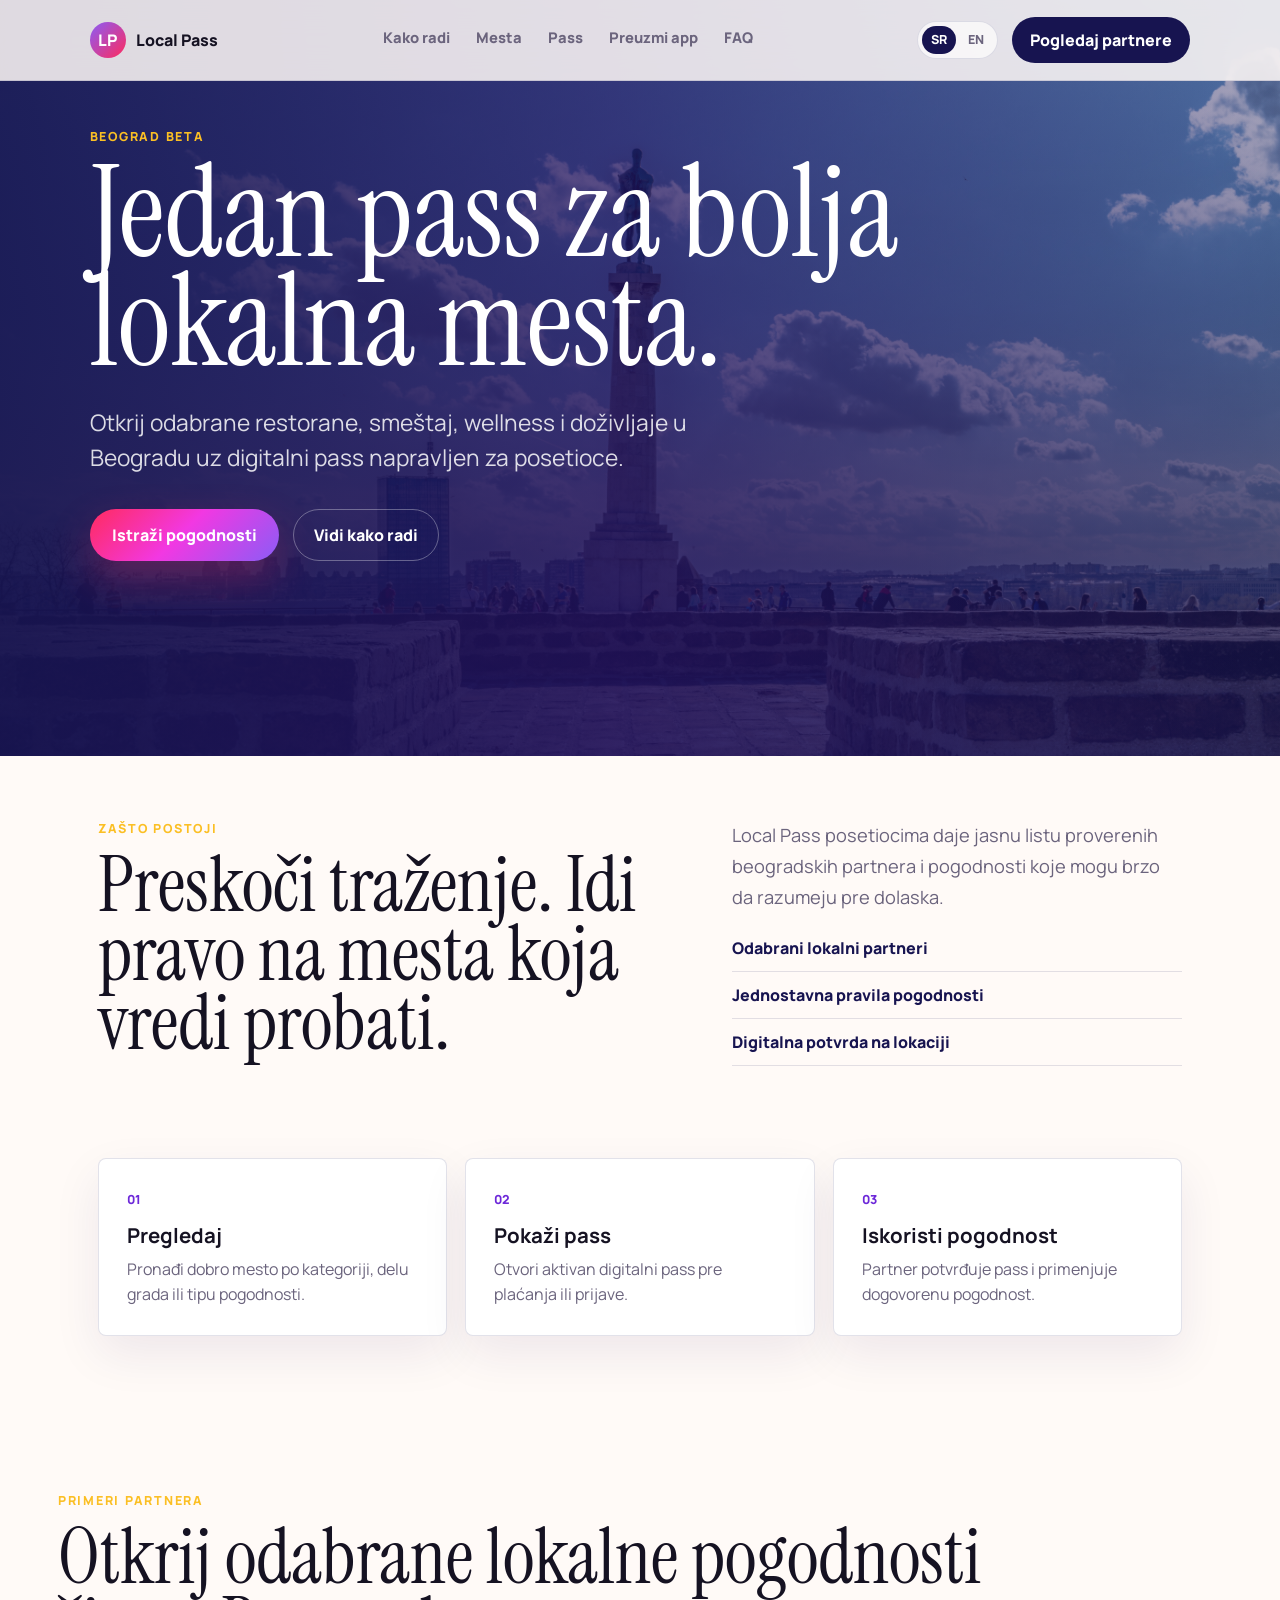
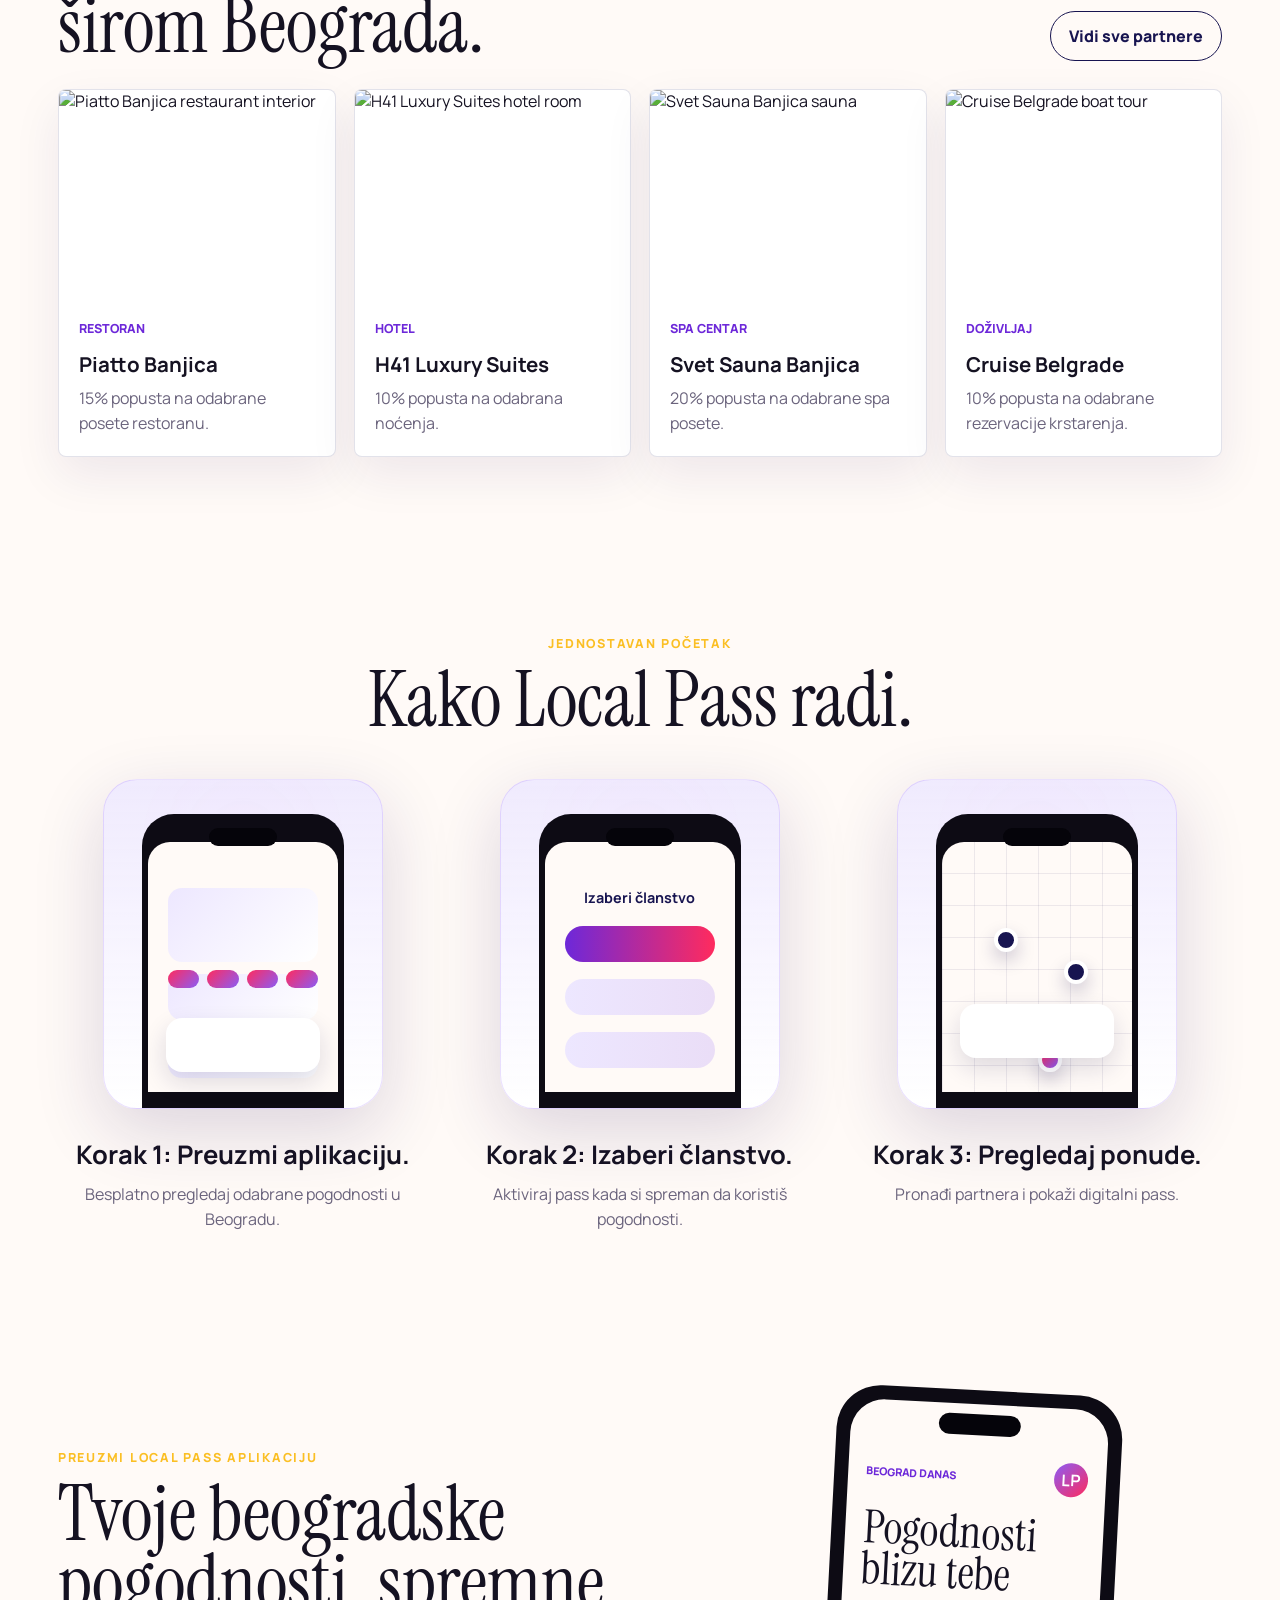
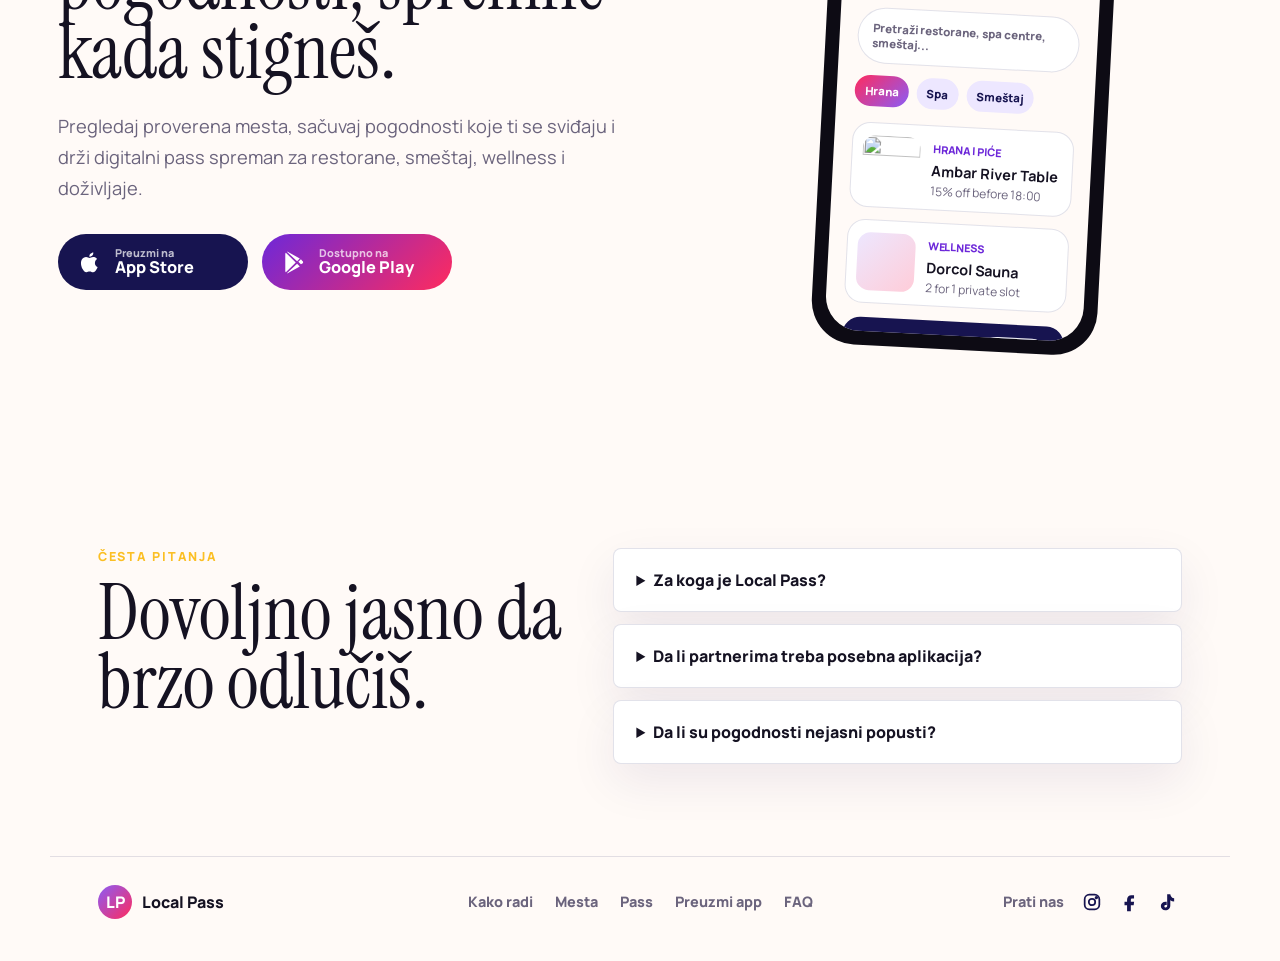
==== index.html @ dc136288 "Deploy Local Pass preview" ====
<!doctype html>
<html lang="en">
  <head>
    <meta charset="utf-8" />
    <meta name="viewport" content="width=device-width, initial-scale=1" />
    <title>Local Pass - Belgrade Perks</title>
    <link rel="preconnect" href="https://fonts.googleapis.com" />
    <link rel="preconnect" href="https://fonts.gstatic.com" crossorigin />
    <link
      href="https://fonts.googleapis.com/css2?family=Instrument+Serif:ital@0;1&family=Manrope:wght@500;600;700;800;900&display=swap"
      rel="stylesheet"
    />
    <link rel="stylesheet" href="./styles.css?v=landing-mobile-v2" />
    <script src="./i18n.js?v=small-tablet-menu-v1" defer></script>
  </head>
  <body>
    <header class="site-header">
      <a class="brand" href="#home" aria-label="Local Pass home">
        <span>LP</span>
        Local Pass
      </a>
      <nav class="site-nav" aria-label="Primary navigation">
        <a href="#how">How it works</a>
        <a href="#places">Places</a>
        <a href="#pass">Pass</a>
        <a href="#app">Get app</a>
        <a href="#faq">FAQ</a>
      </nav>
      <button
        class="menu-toggle"
        type="button"
        aria-expanded="false"
        aria-controls="small-tablet-menu"
        aria-label="Open menu"
      >
        <span></span>
        <span></span>
      </button>
      <a class="header-cta" href="#places">View partners</a>
    </header>
    <nav
      id="small-tablet-menu"
      class="small-tablet-menu"
      aria-label="Primary navigation"
      aria-hidden="true"
    >
      <a href="#how">How it works</a>
      <a href="#places">Places</a>
      <a href="#pass">Pass</a>
      <a href="#app">Get app</a>
      <a href="#faq">FAQ</a>
    </nav>

    <main id="home">
      <section class="hero">
        <div class="hero-slides" aria-hidden="true">
          <img
            class="hero-slide"
            src="./assets/hero/belgrade-pobednik-kalemegdan-panorama.jpg"
            alt=""
          />
          <img
            class="hero-slide"
            src="./assets/hero/belgrade-saint-sava-panorama.jpg"
            alt=""
          />
        </div>
        <div class="hero-overlay"></div>
        <div class="hero-content">
          <p class="eyebrow">Belgrade beta</p>
          <h1>One pass for better local places.</h1>
          <p class="hero-lede">
            Unlock selected restaurants, stays, wellness and experiences across
            Belgrade with a digital pass made for visitors.
          </p>
          <div class="hero-actions">
            <a class="primary-button" href="#places">Explore perks</a>
            <a class="secondary-button" href="#pass">See how it works</a>
          </div>
        </div>
      </section>

      <section id="how" class="section intro-grid">
        <div>
          <p class="eyebrow">Why it exists</p>
          <h2>Skip the search. Go straight to places worth trying.</h2>
        </div>
        <div class="intro-copy">
          <p>
            Local Pass gives visitors a clear list of trusted Belgrade partners
            and perks that are easy to understand before they arrive.
          </p>
          <ul>
            <li>Curated local partners</li>
            <li>Simple perk rules</li>
            <li>Digital proof on location</li>
          </ul>
        </div>
      </section>

      <section class="section steps" aria-label="How Local Pass works">
        <article>
          <span>01</span>
          <h3>Browse</h3>
          <p>Find one good place by category, area or type of perk.</p>
        </article>
        <article>
          <span>02</span>
          <h3>Show pass</h3>
          <p>Open your active digital pass before paying or checking in.</p>
        </article>
        <article>
          <span>03</span>
          <h3>Use perk</h3>
          <p>The partner confirms the pass and applies the agreed benefit.</p>
        </article>
      </section>

      <section id="places" class="section places-section">
        <div class="section-heading places-heading">
          <div>
            <p class="eyebrow">Example partners</p>
            <h2>Discover selected local perks across Belgrade.</h2>
          </div>
          <a class="section-button" href="./partners.html">View all partners</a>
        </div>
        <div class="places-grid">
          <a class="place-card" href="./partner-piatto-banjica.html">
            <img
              src="https://piattobanjica.rs/assets/images/banjica-40.jpg"
              alt="Piatto Banjica restaurant interior"
            />
            <div>
              <span>Restaurant</span>
              <h3>Piatto Banjica</h3>
              <p>15% off selected dining moments.</p>
            </div>
          </a>
          <a class="place-card" href="./partner-h41-luxury-suites.html">
            <img
              src="https://h41.rs/wp-content/uploads/2022/11/galerija15-1180x710.jpg"
              alt="H41 Luxury Suites hotel room"
            />
            <div>
              <span>Hotel</span>
              <h3>H41 Luxury Suites</h3>
              <p>10% off selected stays.</p>
            </div>
          </a>
          <a class="place-card" href="./partner-svet-sauna-banjica.html">
            <img
              src="http://www.svetsauna.rs/wp-content/uploads/2018/02/sauna.jpg"
              alt="Svet Sauna Banjica sauna"
            />
            <div>
              <span>Spa center</span>
              <h3>Svet Sauna Banjica</h3>
              <p>20% off selected spa visits.</p>
            </div>
          </a>
          <a class="place-card" href="./partner-cruise-belgrade.html">
            <img
              src="https://www.cruisebelgrade.com/ws/media-library/5dcee7db0b454d108a52f8232a77071e/img_1926.jpeg"
              alt="Cruise Belgrade boat tour"
            />
            <div>
              <span>Experience</span>
              <h3>Cruise Belgrade</h3>
              <p>10% off selected cruise bookings.</p>
            </div>
          </a>
        </div>
      </section>

      <section id="pass" class="section app-steps-section">
        <div class="section-heading centered">
          <p class="eyebrow">Simple start</p>
          <h2>How Local Pass works.</h2>
        </div>
        <div class="app-steps" aria-label="How Local Pass works">
          <article class="app-step">
            <div class="step-device" aria-hidden="true">
              <div class="device-top"></div>
              <div class="mini-map">
                <span></span><span></span><span></span>
              </div>
              <div class="mini-categories">
                <i></i><i></i><i></i><i></i>
              </div>
              <div class="mini-offer"></div>
            </div>
            <h3>Step 1: Download the app.</h3>
            <p>Browse selected Belgrade perks for free.</p>
          </article>
          <article class="app-step">
            <div class="step-device" aria-hidden="true">
              <div class="device-top"></div>
              <div class="mini-plan">
                <strong>Choose membership</strong>
                <span></span>
                <span></span>
                <span></span>
              </div>
            </div>
            <h3>Step 2: Choose membership.</h3>
            <p>Activate your pass when you are ready to use perks.</p>
          </article>
          <article class="app-step">
            <div class="step-device" aria-hidden="true">
              <div class="device-top"></div>
              <div class="mini-route">
                <span></span><span></span><span></span><span></span>
              </div>
              <div class="mini-place-card"></div>
            </div>
            <h3>Step 3: Browse offers.</h3>
            <p>Find a partner and show your digital pass.</p>
          </article>
        </div>
      </section>

      <section id="app" class="section app-download-section">
        <div class="app-download-copy">
          <p class="eyebrow">Get Local Pass app</p>
          <h2>Your Belgrade perks, ready when you arrive.</h2>
          <p>
            Browse trusted places, save the perks you like and keep your digital
            pass ready for restaurants, stays, wellness and experiences.
          </p>
          <div class="store-buttons" aria-label="Download app links">
            <a href="#" class="store-button" aria-label="Download on the App Store for iOS">
              <svg viewBox="0 0 24 24" aria-hidden="true">
                <path d="M16.8 12.4c0-2.3 1.9-3.4 2-3.5-1.1-1.6-2.8-1.8-3.4-1.8-1.4-.1-2.7.8-3.4.8s-1.8-.8-3-.8c-1.5 0-3 .9-3.8 2.2-1.6 2.8-.4 7 1.1 9.2.8 1.1 1.7 2.3 2.9 2.2 1.2-.1 1.6-.7 3-.7s1.8.7 3 .7c1.3 0 2.1-1.1 2.8-2.2.9-1.2 1.2-2.4 1.2-2.5-.1 0-2.4-.9-2.4-3.6Z"></path>
                <path d="M14.5 5.7c.6-.7 1-1.7.9-2.7-.9 0-2 .6-2.6 1.3-.6.6-1 1.6-.9 2.5 1 0 2-.5 2.6-1.1Z"></path>
              </svg>
              <span>
                <small>Download on the</small>
                App Store
              </span>
            </a>
            <a href="#" class="store-button" aria-label="Get it on Google Play for Android">
              <svg viewBox="0 0 24 24" aria-hidden="true">
                <path d="M5.2 3.4c-.3.2-.5.6-.5 1.1v15c0 .5.2.9.5 1.1l8.8-8.6-8.8-8.6Z"></path>
                <path d="m15.2 10.8 2.4-2.4L7.2 2.6c-.4-.2-.8-.2-1.1-.1l9.1 8.3Z"></path>
                <path d="m15.2 13.2-9.1 8.3c.3.1.7.1 1.1-.1l10.4-5.8-2.4-2.4Z"></path>
                <path d="m18.6 9-2.3 2.3 2.3 2.3 1.3-.7c.9-.5.9-1.8 0-2.2L18.6 9Z"></path>
              </svg>
              <span>
                <small>Get it on</small>
                Google Play
              </span>
            </a>
          </div>
        </div>
        <div class="app-showcase" aria-label="Local Pass app preview">
          <div class="app-phone">
            <div class="phone-notch"></div>
            <div class="app-ui">
              <div class="app-ui-top">
                <span>Belgrade today</span>
                <strong>LP</strong>
              </div>
              <h3>Perks near you</h3>
              <div class="app-search">Search restaurants, spas, stays...</div>
              <div class="app-chip-row">
                <span>Food</span>
                <span>Spa</span>
                <span>Stays</span>
              </div>
              <article class="app-perk-card featured">
                <img
                  src="https://images.unsplash.com/photo-1555396273-367ea4eb4db5?auto=format&fit=crop&w=400&q=80"
                  alt=""
                />
                <div>
                  <small>Food & Drink</small>
                  <strong>Ambar River Table</strong>
                  <p>15% off before 18:00</p>
                </div>
              </article>
              <article class="app-perk-card">
                <div class="perk-icon"></div>
                <div>
                  <small>Wellness</small>
                  <strong>Dorcol Sauna</strong>
                  <p>2 for 1 private slot</p>
                </div>
              </article>
              <div class="app-pass-bar">
                <span>Active pass</span>
                <strong>Show</strong>
              </div>
            </div>
          </div>
        </div>
      </section>

      <section id="faq" class="section faq-section">
        <div class="section-heading">
          <p class="eyebrow">Common questions</p>
          <h2>Clear enough to decide quickly.</h2>
        </div>
        <div class="faq-list">
          <details>
            <summary>Who is Local Pass for?</summary>
            <p>Tourists, digital nomads and locals who want trusted Belgrade places with useful perks.</p>
          </details>
          <details>
            <summary>Do partners need a separate app?</summary>
            <p>Not for the MVP. A simple validation page is enough to confirm an active pass.</p>
          </details>
          <details>
            <summary>Are the perks vague discounts?</summary>
            <p>No. Every perk should say where it works, when it works and what the user gets.</p>
          </details>
        </div>
      </section>

    </main>

    <footer class="site-footer">
      <a class="footer-brand" href="#home" aria-label="Local Pass home">
        <span>LP</span>
        Local Pass
      </a>
      <nav class="footer-nav" aria-label="Footer navigation">
        <a href="#how">How it works</a>
        <a href="#places">Places</a>
        <a href="#pass">Pass</a>
        <a href="#app">Get app</a>
        <a href="#faq">FAQ</a>
      </nav>
      <div class="social-block">
        <span>Follow us</span>
        <div class="social-links">
          <a href="#" aria-label="Instagram">
            <svg viewBox="0 0 24 24" aria-hidden="true">
              <rect x="4" y="4" width="16" height="16" rx="5"></rect>
              <circle cx="12" cy="12" r="3.5"></circle>
              <circle cx="16.8" cy="7.2" r="0.9"></circle>
            </svg>
          </a>
          <a href="#" aria-label="Facebook">
            <svg viewBox="0 0 24 24" aria-hidden="true">
              <path d="M14.2 8.2h2.2V4.5h-2.8c-3.1 0-4.8 1.9-4.8 5v2.2H6v3.8h2.8V22h4.1v-6.5h3.1l0.5-3.8h-3.6V9.9c0-1.1.4-1.7 1.3-1.7Z"></path>
            </svg>
          </a>
          <a href="#" aria-label="TikTok">
            <svg viewBox="0 0 24 24" aria-hidden="true">
              <path d="M14.5 3.5c.4 2.6 1.8 4.2 4.2 4.5v3.5c-1.6 0-3-.5-4.2-1.4v5.6c0 3.2-2.2 5.3-5.4 5.3-2.8 0-4.9-1.9-4.9-4.6 0-2.9 2.3-4.8 5.5-4.7.3 0 .6 0 .9.1v3.6c-.3-.1-.6-.1-.9-.1-1 0-1.7.5-1.7 1.4 0 .8.6 1.4 1.5 1.4 1 0 1.6-.7 1.6-1.9V3.5h3.4Z"></path>
            </svg>
          </a>
        </div>
      </div>
    </footer>
  </body>
</html>
---- styles.css ----
:root {
  color-scheme: light;
  --plum-950: #171450;
  --plum-900: #24105f;
  --purple-700: #6d28d9;
  --purple-500: #8b5cf6;
  --purple-200: #d9d0f7;
  --purple-100: #ede7ff;
  --pink: #ff2b5e;
  --magenta: #f238e2;
  --gold: #fbbf24;
  --ink: #151222;
  --muted: #6b647d;
  --paper: #fffaf7;
  --line: rgba(23, 20, 80, 0.12);
  --shadow: 0 26px 80px rgba(36, 16, 95, 0.18);
  --display: "Instrument Serif", Georgia, serif;
  --body: "Manrope", sans-serif;
}

* {
  box-sizing: border-box;
}

html {
  scroll-behavior: smooth;
}

body {
  margin: 0;
  background: var(--paper);
  color: var(--ink);
  font-family: var(--body);
  letter-spacing: 0;
}

img {
  display: block;
  max-width: 100%;
  object-fit: cover;
}

a {
  color: inherit;
  text-decoration: none;
}

.site-header {
  align-items: center;
  background: rgba(255, 250, 247, 0.86);
  backdrop-filter: blur(20px);
  border-bottom: 1px solid var(--line);
  display: flex;
  gap: 28px;
  justify-content: space-between;
  left: 0;
  padding: 17px clamp(24px, 7vw, 96px);
  position: fixed;
  right: 0;
  top: 0;
  z-index: 20;
}

.brand {
  align-items: center;
  display: inline-flex;
  flex: 0 0 auto;
  font-weight: 900;
  gap: 10px;
  width: max-content;
}

.brand span {
  align-items: center;
  background: linear-gradient(135deg, var(--purple-500), var(--pink));
  border-radius: 999px;
  color: white;
  display: inline-flex;
  height: 36px;
  justify-content: center;
  width: 36px;
}

.site-nav {
  display: flex;
  gap: 26px;
  color: var(--muted);
  flex: 1 1 auto;
  font-size: 0.92rem;
  font-weight: 800;
  justify-content: center;
}

.site-nav a {
  padding-bottom: 6px;
  position: relative;
}

.site-nav a::after {
  background: linear-gradient(90deg, var(--purple-700), var(--magenta));
  bottom: 0;
  content: "";
  height: 2px;
  left: 0;
  position: absolute;
  transform: scaleX(0);
  transform-origin: left;
  transition: transform 180ms ease;
  width: 100%;
}

.site-nav a:hover::after,
.site-nav a:focus-visible::after {
  transform: scaleX(1);
}

.header-actions {
  align-items: center;
  display: flex;
  flex: 0 0 auto;
  gap: 14px;
  justify-content: flex-end;
}

.language-switch {
  align-items: center;
  background: rgba(255, 255, 255, 0.68);
  border: 1px solid var(--line);
  border-radius: 999px;
  display: inline-flex;
  gap: 3px;
  padding: 4px;
}

.language-switch button {
  background: transparent;
  border: 0;
  border-radius: 999px;
  color: var(--muted);
  cursor: pointer;
  font: inherit;
  font-size: 0.78rem;
  font-weight: 900;
  line-height: 1;
  padding: 8px 9px;
}

.language-switch button.is-active {
  background: var(--plum-950);
  color: white;
}

.menu-toggle {
  align-items: center;
  background: rgba(255, 255, 255, 0.72);
  border: 1px solid var(--line);
  border-radius: 999px;
  color: var(--plum-950);
  cursor: pointer;
  display: none;
  flex: 0 0 auto;
  height: 42px;
  justify-content: center;
  padding: 0;
  position: relative;
  width: 42px;
}

.menu-toggle span {
  background: currentColor;
  border-radius: 999px;
  height: 2px;
  left: 12px;
  position: absolute;
  transition: transform 180ms ease, top 180ms ease;
  width: 18px;
}

.menu-toggle span:first-child {
  top: 16px;
}

.menu-toggle span:last-child {
  top: 24px;
}

.menu-open .menu-toggle span:first-child {
  top: 21px;
  transform: rotate(45deg);
}

.menu-open .menu-toggle span:last-child {
  top: 21px;
  transform: rotate(-45deg);
}

.small-tablet-menu {
  background:
    linear-gradient(135deg, #ffffff, var(--paper)),
    radial-gradient(circle at 18% 0%, rgba(255, 43, 94, 0.1), transparent 34%);
  border: 1px solid var(--line);
  border-radius: 8px;
  box-shadow: 0 24px 70px rgba(36, 16, 95, 0.18);
  display: none;
  gap: 6px;
  left: 24px;
  opacity: 0;
  padding: 12px;
  pointer-events: none;
  position: fixed;
  right: 24px;
  top: 76px;
  transform: translateY(-8px);
  transition: opacity 180ms ease, transform 180ms ease;
  z-index: 19;
}

.small-tablet-menu a {
  align-items: center;
  border-radius: 999px;
  color: var(--plum-950);
  display: flex;
  font-size: 0.92rem;
  font-weight: 900;
  justify-content: space-between;
  padding: 14px 16px;
}

.small-tablet-menu a:hover,
.small-tablet-menu a:focus-visible {
  background: var(--purple-100);
}

.menu-open .small-tablet-menu {
  opacity: 1;
  pointer-events: auto;
  transform: translateY(0);
}

.header-cta,
.primary-button,
.secondary-button {
  align-items: center;
  border-radius: 999px;
  display: inline-flex;
  font-weight: 900;
  justify-content: center;
}

.header-cta {
  background: var(--plum-950);
  color: white;
  padding: 12px 18px;
}

.hero {
  min-height: 84svh;
  overflow: hidden;
  padding: 128px clamp(24px, 7vw, 96px) 84px;
  position: relative;
}

.hero-slides,
.hero-slide {
  height: 100%;
  inset: 0;
  position: absolute;
  width: 100%;
}

.hero-slides {
  background: var(--plum-950);
}

.hero-slide {
  animation: heroImageFade 10s infinite;
  object-fit: cover;
  opacity: 0;
}

.hero-slide:nth-child(1) {
  opacity: 1;
}

.hero-slide:nth-child(2) {
  animation-delay: 5s;
}

@keyframes heroImageFade {
  0%,
  42% {
    opacity: 1;
  }

  50%,
  92% {
    opacity: 0;
  }

  100% {
    opacity: 1;
  }
}

.hero-overlay {
  background:
    linear-gradient(90deg, rgba(23, 20, 80, 0.88), rgba(36, 16, 95, 0.62) 48%, rgba(23, 20, 80, 0.18)),
    linear-gradient(180deg, rgba(23, 20, 80, 0.18), rgba(23, 20, 80, 0.78));
  inset: 0;
  position: absolute;
}

.hero-content {
  color: white;
  max-width: 850px;
  position: relative;
  z-index: 1;
}

.eyebrow {
  color: var(--gold);
  font-size: 0.78rem;
  font-weight: 900;
  letter-spacing: 0.14em;
  margin: 0 0 14px;
  text-transform: uppercase;
}

h1,
h2,
h3,
p {
  margin: 0;
}

h1,
h2 {
  font-family: var(--display);
  font-weight: 400;
  letter-spacing: 0;
}

h1 {
  font-size: clamp(5rem, 10vw, 9.5rem);
  line-height: 0.85;
  max-width: 980px;
}

h2 {
  font-size: clamp(3rem, 6vw, 6rem);
  line-height: 0.9;
}

.hero-lede {
  color: rgba(255, 255, 255, 0.84);
  font-size: clamp(1.1rem, 1.8vw, 1.42rem);
  line-height: 1.55;
  margin-top: 28px;
  max-width: 690px;
}

.hero-actions {
  display: flex;
  flex-wrap: wrap;
  gap: 14px;
  margin-top: 34px;
}

.primary-button {
  background: linear-gradient(135deg, var(--pink), var(--magenta) 48%, var(--purple-500));
  box-shadow: 0 18px 42px rgba(255, 43, 94, 0.28);
  color: white;
  padding: 15px 22px;
}

.secondary-button {
  border: 1px solid rgba(255, 255, 255, 0.32);
  color: white;
  padding: 14px 20px;
}

.section {
  margin: 0 auto;
  max-width: 1180px;
  padding: 64px clamp(22px, 5vw, 48px) 92px;
  scroll-margin-top: 86px;
}

.intro-grid,
.pass-section {
  align-items: start;
  display: grid;
  gap: 56px;
  grid-template-columns: minmax(0, 0.9fr) minmax(360px, 0.7fr);
}

.intro-copy p,
.pass-copy p {
  color: var(--muted);
  font-size: 1.14rem;
  line-height: 1.7;
}

.intro-copy ul {
  display: grid;
  gap: 12px;
  list-style: none;
  margin: 24px 0 0;
  padding: 0;
}

.intro-copy li {
  border-bottom: 1px solid var(--line);
  color: var(--plum-950);
  font-weight: 900;
  padding-bottom: 12px;
}

.steps {
  display: grid;
  gap: 18px;
  grid-template-columns: repeat(3, 1fr);
  padding-top: 0;
}

.steps article,
.place-card,
.faq-list details {
  background: white;
  border: 1px solid var(--line);
  border-radius: 8px;
  box-shadow: 0 18px 48px rgba(36, 16, 95, 0.08);
}

.steps article {
  padding: 28px;
}

.steps span,
.place-card span {
  color: var(--purple-700);
  font-size: 0.78rem;
  font-weight: 900;
  text-transform: uppercase;
}

.steps h3,
.place-card h3 {
  font-size: 1.28rem;
  margin-top: 12px;
}

.steps p,
.place-card p,
.faq-list p {
  color: var(--muted);
  line-height: 1.55;
  margin-top: 8px;
}

.section-heading {
  margin-bottom: 28px;
  max-width: 760px;
}

.places-heading {
  align-items: end;
  display: flex;
  gap: 24px;
  justify-content: space-between;
  max-width: none;
}

.section-button {
  align-items: center;
  border: 1px solid var(--plum-950);
  border-radius: 999px;
  color: var(--plum-950);
  display: inline-flex;
  flex: 0 0 auto;
  font-weight: 900;
  justify-content: center;
  padding: 13px 18px;
  transition: background 160ms ease, color 160ms ease, transform 160ms ease;
}

.section-button:hover {
  background: var(--plum-950);
  color: white;
  transform: translateY(-2px);
}

.section-heading.centered {
  margin-left: auto;
  margin-right: auto;
  max-width: 820px;
  text-align: center;
}

.places-section {
  max-width: 1260px;
}

.places-grid {
  display: grid;
  gap: 18px;
  grid-template-columns: repeat(4, 1fr);
}

.place-card {
  overflow: hidden;
}

.place-card img {
  aspect-ratio: 4 / 3;
  transition: transform 260ms ease;
  width: 100%;
}

.place-card div {
  padding: 20px;
}

.place-card:hover img,
.place-card:focus-visible img,
.partner-result-card:hover img {
  transform: scale(1.06);
}

.app-steps-section {
  max-width: 1260px;
  padding-top: 86px;
}

.app-steps {
  display: grid;
  gap: 28px;
  grid-template-columns: repeat(3, 1fr);
  margin-top: 44px;
}

.app-step {
  text-align: center;
}

.app-step h3 {
  color: var(--ink);
  font-size: clamp(1.25rem, 2vw, 1.7rem);
  margin-top: 28px;
}

.app-step p {
  color: var(--muted);
  font-size: 1rem;
  line-height: 1.55;
  margin: 10px auto 0;
  max-width: 320px;
}

.step-device {
  background:
    linear-gradient(180deg, rgba(237, 231, 255, 0.86), rgba(255, 255, 255, 0.96)),
    radial-gradient(circle at 50% 18%, rgba(242, 56, 226, 0.16), transparent 36%);
  border: 1px solid rgba(139, 92, 246, 0.18);
  border-radius: 34px;
  box-shadow: 0 22px 70px rgba(36, 16, 95, 0.16);
  height: 330px;
  margin: 0 auto;
  overflow: hidden;
  padding: 34px 22px 0;
  position: relative;
  width: min(280px, 100%);
}

.step-device::before {
  background: #0d0b14;
  border-radius: 32px 32px 0 0;
  bottom: -2px;
  content: "";
  left: 38px;
  position: absolute;
  right: 38px;
  top: 34px;
}

.device-top {
  background: #05040a;
  border-radius: 999px;
  height: 18px;
  left: 50%;
  position: absolute;
  top: 48px;
  transform: translateX(-50%);
  width: 68px;
  z-index: 2;
}

.mini-map,
.mini-plan,
.mini-route,
.mini-categories,
.mini-offer,
.mini-place-card {
  position: relative;
  z-index: 1;
}

.mini-map,
.mini-plan,
.mini-route {
  background: #fffaf7;
  border-radius: 22px 22px 0 0;
  height: 250px;
  margin: 28px auto 0;
  padding: 46px 20px 20px;
  width: 190px;
}

.mini-map {
  display: grid;
  gap: 12px;
}

.mini-map span {
  background: linear-gradient(135deg, var(--purple-100), #ffffff);
  border-radius: 14px;
  display: block;
}

.mini-map span:nth-child(1) {
  height: 74px;
}

.mini-map span:nth-child(2),
.mini-map span:nth-child(3) {
  height: 46px;
}

.mini-categories {
  display: grid;
  gap: 8px;
  grid-template-columns: repeat(4, 1fr);
  left: 64px;
  position: absolute;
  right: 64px;
  top: 190px;
}

.mini-categories i {
  background: linear-gradient(135deg, var(--pink), var(--purple-500));
  border-radius: 999px;
  height: 18px;
}

.mini-offer,
.mini-place-card {
  background: white;
  border-radius: 16px;
  box-shadow: 0 10px 24px rgba(23, 20, 80, 0.14);
  height: 54px;
  left: 62px;
  position: absolute;
  right: 62px;
  top: 238px;
}

.mini-plan {
  display: grid;
  gap: 13px;
}

.mini-plan strong {
  color: var(--plum-950);
  font-size: 0.9rem;
  margin-bottom: 2px;
}

.mini-plan span {
  background: linear-gradient(90deg, var(--purple-100), rgba(139, 92, 246, 0.18));
  border-radius: 999px;
  display: block;
  height: 36px;
}

.mini-plan span:nth-child(2) {
  background: linear-gradient(90deg, var(--purple-700), var(--pink));
}

.mini-route {
  background:
    linear-gradient(90deg, rgba(23, 20, 80, 0.08) 1px, transparent 1px),
    linear-gradient(0deg, rgba(23, 20, 80, 0.08) 1px, transparent 1px),
    #fffaf7;
  background-size: 32px 32px;
}

.mini-route span {
  background: var(--plum-950);
  border: 4px solid white;
  border-radius: 999px;
  box-shadow: 0 8px 18px rgba(23, 20, 80, 0.22);
  display: block;
  height: 24px;
  position: absolute;
  width: 24px;
}

.mini-route span:nth-child(1) {
  left: 52px;
  top: 86px;
}

.mini-route span:nth-child(2) {
  right: 44px;
  top: 118px;
}

.mini-route span:nth-child(3) {
  left: 74px;
  top: 168px;
}

.mini-route span:nth-child(4) {
  background: linear-gradient(135deg, var(--pink), var(--purple-500));
  right: 70px;
  top: 206px;
}

.mini-place-card {
  top: 224px;
}

.app-download-section {
  align-items: center;
  display: grid;
  gap: clamp(42px, 8vw, 96px);
  grid-template-columns: minmax(0, 0.9fr) minmax(360px, 0.82fr);
  max-width: 1260px;
  padding-top: 24px;
}

.app-download-copy {
  max-width: 650px;
}

.app-download-copy p:not(.eyebrow) {
  color: var(--muted);
  font-size: 1.14rem;
  line-height: 1.7;
  margin-top: 24px;
}

.store-buttons {
  display: flex;
  flex-wrap: wrap;
  gap: 14px;
  margin-top: 30px;
}

.store-button {
  align-items: center;
  background: var(--plum-950);
  border-radius: 999px;
  color: white;
  display: inline-flex;
  gap: 12px;
  min-width: 190px;
  padding: 13px 18px;
  transition: transform 160ms ease, box-shadow 160ms ease;
}

.store-button:hover {
  box-shadow: 0 18px 42px rgba(36, 16, 95, 0.18);
  transform: translateY(-2px);
}

.store-button:nth-child(2) {
  background: linear-gradient(135deg, var(--purple-700), var(--pink));
}

.store-button svg {
  fill: currentColor;
  height: 27px;
  width: 27px;
}

.store-button span {
  display: grid;
  font-size: 1.02rem;
  font-weight: 900;
  line-height: 1.1;
}

.store-button small {
  font-size: 0.68rem;
  font-weight: 800;
  opacity: 0.72;
}

.app-showcase {
  align-items: center;
  background: transparent;
  display: flex;
  justify-content: center;
  min-height: 640px;
  min-width: 0;
  overflow: hidden;
  padding: 42px;
  position: relative;
}

.app-showcase::before {
  content: none;
  display: none;
}

.app-phone {
  background: #0d0b14;
  border-radius: 44px;
  box-shadow: none;
  height: 560px;
  padding: 14px;
  position: relative;
  transform: rotate(3deg);
  width: 286px;
  z-index: 1;
}

.phone-notch {
  background: #05040a;
  border-radius: 999px;
  height: 21px;
  left: 50%;
  position: absolute;
  top: 24px;
  transform: translateX(-50%);
  width: 82px;
  z-index: 3;
}

.app-ui {
  background: var(--paper);
  border-radius: 34px;
  height: 100%;
  overflow: hidden;
  padding: 54px 18px 18px;
}

.app-ui-top {
  align-items: center;
  display: flex;
  justify-content: space-between;
}

.app-ui-top span,
.app-perk-card small,
.app-pass-bar span {
  color: var(--purple-700);
  font-size: 0.68rem;
  font-weight: 900;
  text-transform: uppercase;
}

.app-ui-top strong {
  align-items: center;
  background: linear-gradient(135deg, var(--purple-500), var(--pink));
  border-radius: 999px;
  color: white;
  display: inline-flex;
  height: 34px;
  justify-content: center;
  width: 34px;
}

.app-ui h3 {
  font-family: var(--display);
  font-size: 2.85rem;
  font-weight: 400;
  line-height: 0.9;
  margin-top: 20px;
}

.app-search {
  background: white;
  border: 1px solid var(--line);
  border-radius: 999px;
  color: var(--muted);
  font-size: 0.72rem;
  font-weight: 800;
  margin-top: 18px;
  padding: 12px 14px;
}

.app-chip-row {
  display: flex;
  gap: 8px;
  margin-top: 12px;
}

.app-chip-row span {
  background: var(--purple-100);
  border-radius: 999px;
  color: var(--plum-950);
  font-size: 0.72rem;
  font-weight: 900;
  padding: 8px 10px;
}

.app-chip-row span:first-child {
  background: linear-gradient(135deg, var(--pink), var(--purple-500));
  color: white;
}

.app-perk-card {
  align-items: center;
  background: white;
  border: 1px solid var(--line);
  border-radius: 18px;
  display: grid;
  gap: 12px;
  grid-template-columns: 58px 1fr;
  margin-top: 12px;
  padding: 10px;
}

.app-perk-card.featured {
  margin-top: 16px;
}

.app-perk-card img,
.perk-icon {
  aspect-ratio: 1;
  border-radius: 13px;
  width: 58px;
}

.perk-icon {
  background: linear-gradient(135deg, var(--purple-100), rgba(255, 43, 94, 0.24));
}

.app-perk-card strong {
  display: block;
  font-size: 0.9rem;
  margin-top: 3px;
}

.app-perk-card p {
  color: var(--muted);
  font-size: 0.75rem;
  line-height: 1.3;
  margin-top: 3px;
}

.app-pass-bar {
  align-items: center;
  background: var(--plum-950);
  border-radius: 18px;
  color: white;
  display: flex;
  justify-content: space-between;
  margin-top: 14px;
  padding: 13px 14px;
}

.app-pass-bar span {
  color: var(--gold);
}

.app-pass-bar strong {
  background: white;
  border-radius: 999px;
  color: var(--plum-950);
  padding: 7px 10px;
}

.faq-section {
  display: grid;
  gap: 32px;
  grid-template-columns: minmax(0, 0.85fr) minmax(420px, 1fr);
}

.faq-list {
  display: grid;
  gap: 12px;
}

.faq-list details {
  padding: 20px 22px;
}

.faq-list summary {
  cursor: pointer;
  font-weight: 900;
}

.site-footer {
  align-items: center;
  border-top: 1px solid var(--line);
  display: grid;
  gap: 24px;
  grid-template-columns: 1fr auto 1fr;
  margin: 0 auto;
  max-width: 1180px;
  padding: 28px clamp(22px, 5vw, 48px) 42px;
}

.footer-brand {
  align-items: center;
  display: inline-flex;
  font-weight: 900;
  gap: 10px;
}

.footer-brand span {
  align-items: center;
  background: linear-gradient(135deg, var(--purple-500), var(--pink));
  border-radius: 999px;
  color: white;
  display: inline-flex;
  height: 34px;
  justify-content: center;
  width: 34px;
}

.footer-nav {
  display: flex;
  flex-wrap: wrap;
  gap: 22px;
  justify-content: center;
}

.footer-nav a,
.social-block > span {
  color: var(--muted);
  font-size: 0.9rem;
  font-weight: 900;
}

.social-block {
  align-items: center;
  display: flex;
  gap: 14px;
  justify-content: flex-end;
}

.social-links {
  display: flex;
  gap: 10px;
}

.social-links a {
  align-items: center;
  color: var(--plum-950);
  display: inline-flex;
  height: 28px;
  justify-content: center;
  transition: background 160ms ease, color 160ms ease, transform 160ms ease;
  width: 28px;
}

.social-links a:hover {
  color: var(--purple-700);
  transform: translateY(-2px);
}

.social-links svg {
  fill: none;
  height: 22px;
  stroke: currentColor;
  stroke-linecap: round;
  stroke-linejoin: round;
  stroke-width: 1.9;
  width: 22px;
}

.social-links a:nth-child(2) svg,
.social-links a:nth-child(3) svg {
  fill: currentColor;
  stroke: none;
}

.partners-page {
  min-height: 100vh;
}

.partners-hero {
  background:
    linear-gradient(90deg, rgba(23, 20, 80, 0.9), rgba(36, 16, 95, 0.7)),
    url("https://commons.wikimedia.org/wiki/Special:FilePath/Belgrade%20Waterfront%20Skyline.jpg");
  background-position: center;
  background-size: cover;
  color: white;
  min-height: 58svh;
  padding: 142px clamp(24px, 7vw, 96px) 72px;
}

.partners-hero-copy {
  max-width: 900px;
}

.partners-hero h1 {
  font-size: clamp(5rem, 11vw, 10rem);
}

.partners-hero-copy p:not(.eyebrow) {
  color: rgba(255, 255, 255, 0.82);
  font-size: clamp(1.05rem, 1.6vw, 1.32rem);
  line-height: 1.65;
  margin-top: 26px;
  max-width: 720px;
}

.partners-shell {
  margin: 0 auto;
  max-width: 1260px;
  padding: 36px clamp(22px, 5vw, 48px) 96px;
}

.catalog-toolbar {
  align-items: end;
  display: grid;
  gap: 14px;
  grid-template-columns: minmax(0, 1fr) auto;
  margin-bottom: 24px;
}

.search-field {
  display: grid;
  gap: 10px;
}

.search-field span {
  color: var(--plum-950);
  font-size: 0.8rem;
  font-weight: 900;
  text-transform: uppercase;
}

.search-field input {
  background: white;
  border: 1px solid var(--line);
  border-radius: 999px;
  color: var(--ink);
  font: 800 1rem var(--body);
  min-height: 56px;
  padding: 0 20px;
  width: 100%;
}

.search-field input::placeholder {
  color: rgba(107, 100, 125, 0.72);
}

.filter-toggle,
.filter-close,
.clear-filters {
  border: 0;
  cursor: pointer;
  font: 900 0.92rem var(--body);
}

.filter-toggle {
  align-items: center;
  background: var(--plum-950);
  border-radius: 999px;
  color: white;
  display: none;
  justify-content: center;
  min-height: 56px;
  padding: 0 22px;
  text-align: center;
}

.catalog-layout {
  align-items: start;
  display: grid;
  gap: 28px;
  grid-template-columns: 290px minmax(0, 1fr);
}

.filter-panel {
  background: white;
  border: 1px solid var(--line);
  border-radius: 8px;
  box-shadow: 0 18px 48px rgba(36, 16, 95, 0.08);
  padding: 22px;
  position: sticky;
  top: 94px;
}

.filter-panel-header {
  align-items: start;
  display: flex;
  justify-content: space-between;
}

.filter-panel h2,
.empty-results h2 {
  font-family: var(--display);
  font-size: 2.25rem;
  font-weight: 400;
  line-height: 0.95;
}

.filter-close {
  background: var(--purple-100);
  border-radius: 999px;
  color: var(--plum-950);
  display: none;
  padding: 10px 13px;
}

.filter-panel fieldset {
  border: 0;
  display: grid;
  gap: 12px;
  margin: 24px 0 0;
  padding: 0;
}

.filter-panel legend {
  color: var(--plum-950);
  font-size: 0.92rem;
  font-weight: 900;
  margin-bottom: 12px;
}

.filter-panel label {
  align-items: center;
  color: var(--muted);
  display: flex;
  font-size: 0.95rem;
  font-weight: 800;
  gap: 10px;
}

.filter-panel input {
  accent-color: var(--purple-700);
  height: 18px;
  width: 18px;
}

.clear-filters {
  background: transparent;
  color: var(--purple-700);
  margin-top: 26px;
  padding: 0;
}

.catalog-results {
  min-width: 0;
}

.partner-category-list {
  display: grid;
  gap: 46px;
}

.partner-category {
  display: grid;
  gap: 18px;
}

.partner-category[hidden] {
  display: none;
}

.partner-category-heading {
  border-bottom: 1px solid var(--line);
  padding-bottom: 14px;
}

.partner-category-heading .eyebrow {
  color: var(--purple-700);
  margin-bottom: 8px;
}

.partner-category-heading h2 {
  font-size: clamp(2.25rem, 4vw, 3.8rem);
}

.partner-results-grid {
  display: grid;
  gap: 18px;
  grid-template-columns: repeat(auto-fill, minmax(260px, 300px));
  justify-content: start;
}

.partner-result-card[hidden] {
  display: none;
}

.empty-results {
  background: white;
  border: 1px solid var(--line);
  border-radius: 8px;
  box-shadow: 0 18px 48px rgba(36, 16, 95, 0.08);
  padding: 42px;
  text-align: center;
}

.empty-results p {
  color: var(--muted);
  line-height: 1.6;
  margin: 14px auto 0;
  max-width: 420px;
}

.filter-backdrop {
  background: rgba(23, 20, 80, 0.42);
  inset: 0;
  position: fixed;
  z-index: 29;
}

.partner-detail-hero {
  min-height: 74svh;
  overflow: hidden;
  padding: 132px clamp(24px, 7vw, 96px) 78px;
  position: relative;
}

.partner-detail-hero > img {
  height: 100%;
  inset: 0;
  position: absolute;
  width: 100%;
}

.partner-detail-hero-content {
  color: white;
  max-width: 880px;
  position: relative;
  z-index: 1;
}

.back-link {
  align-items: center;
  background: rgba(255, 255, 255, 0.92);
  border: 1px solid rgba(255, 255, 255, 0.42);
  border-radius: 999px;
  color: var(--plum-950);
  display: inline-flex;
  font-size: 1rem;
  font-weight: 900;
  gap: 8px;
  padding: 13px 18px;
  position: absolute;
  right: clamp(24px, 7vw, 96px);
  top: 118px;
  transition: transform 160ms ease, background 160ms ease;
  z-index: 3;
}

.back-link:hover {
  background: white;
  transform: translateY(-2px);
}

.back-link span {
  font-size: 1.25rem;
  line-height: 1;
}

.partner-detail-hero h1 {
  font-size: clamp(4.5rem, 10vw, 9rem);
}

.partner-detail-hero-content p:not(.eyebrow) {
  color: rgba(255, 255, 255, 0.86);
  font-size: clamp(1.08rem, 1.7vw, 1.38rem);
  line-height: 1.62;
  margin-top: 28px;
  max-width: 720px;
}

.partner-detail-actions {
  display: flex;
  flex-wrap: wrap;
  gap: 14px;
  margin-top: 32px;
}

.partner-detail-shell {
  align-items: start;
  display: grid;
  gap: clamp(28px, 5vw, 56px);
  grid-template-columns: minmax(0, 1fr) minmax(320px, 380px);
  margin: 0 auto;
  max-width: 1260px;
  padding: 72px clamp(22px, 5vw, 48px) 96px;
}

.partner-detail-main {
  display: grid;
  gap: 34px;
}

.partner-story {
  max-width: 820px;
}

.partner-story .eyebrow {
  color: var(--purple-700);
}

.partner-story h2 {
  font-size: clamp(2.6rem, 5vw, 5rem);
}

.partner-story p {
  color: var(--muted);
  font-size: 1.12rem;
  line-height: 1.75;
  margin-top: 24px;
}

.partner-highlights {
  display: grid;
  gap: 16px;
  grid-template-columns: repeat(2, minmax(0, 1fr));
}

.partner-highlights article,
.partner-info-panel,
.pass-perk-card {
  background: white;
  border: 1px solid var(--line);
  border-radius: 8px;
  box-shadow: 0 18px 48px rgba(36, 16, 95, 0.08);
}

.partner-highlights article {
  padding: 24px;
}

.partner-highlights span,
.pass-perk-card span,
.partner-facts dt {
  color: var(--purple-700);
  font-size: 0.74rem;
  font-weight: 900;
  text-transform: uppercase;
}

.partner-highlights h3 {
  font-size: 1.24rem;
  margin-top: 14px;
}

.partner-highlights p {
  color: var(--muted);
  line-height: 1.55;
  margin-top: 8px;
}

.partner-gallery {
  display: grid;
  gap: 16px;
  grid-template-columns: 1.2fr 0.8fr;
}

.partner-gallery button {
  background: transparent;
  border: 0;
  border-radius: 8px;
  cursor: zoom-in;
  overflow: hidden;
  padding: 0;
}

.partner-gallery [data-gallery-extra] {
  display: none;
}

.partner-gallery img {
  border-radius: 8px;
  height: 100%;
  min-height: 260px;
  transition: transform 260ms ease;
  width: 100%;
}

.partner-gallery button:hover img {
  transform: scale(1.06);
}

.partner-gallery button:first-child {
  grid-row: span 2;
}

.lightbox-open {
  overflow: hidden;
}

.gallery-lightbox {
  align-items: center;
  background: rgba(9, 7, 20, 0.92);
  display: grid;
  inset: 0;
  justify-items: center;
  padding: 34px clamp(18px, 4vw, 56px);
  position: fixed;
  z-index: 80;
}

.gallery-lightbox[hidden] {
  display: none;
}

.gallery-lightbox figure {
  display: grid;
  gap: 14px;
  margin: 0;
  max-height: 88vh;
  max-width: min(1120px, 100%);
}

.gallery-lightbox img {
  border-radius: 8px;
  max-height: 78vh;
  max-width: 100%;
  object-fit: contain;
}

.gallery-lightbox figcaption {
  color: rgba(255, 255, 255, 0.82);
  font-weight: 800;
  text-align: center;
}

.lightbox-close,
.lightbox-nav {
  align-items: center;
  background: transparent;
  border: 0;
  color: white;
  cursor: pointer;
  display: inline-flex;
  font: 500 3.4rem Georgia, serif;
  height: 72px;
  justify-content: center;
  position: fixed;
  text-shadow: 0 8px 22px rgba(0, 0, 0, 0.42);
  transition: color 160ms ease, transform 160ms ease;
  width: 72px;
  z-index: 81;
}

.lightbox-close:hover,
.lightbox-nav:hover {
  color: var(--gold);
}

.lightbox-close {
  font-family: var(--body);
  font-size: 3rem;
  font-weight: 500;
  right: 22px;
  top: 22px;
}

.lightbox-prev {
  left: 22px;
  top: 50%;
  transform: translateY(-50%);
}

.lightbox-next {
  right: 22px;
  top: 50%;
  transform: translateY(-50%);
}

.partner-info-panel {
  display: grid;
  gap: 22px;
  padding: 22px;
  position: sticky;
  top: 94px;
}

.pass-perk-card {
  background: var(--purple-100);
  box-shadow: none;
  padding: 20px;
}

.pass-perk-card strong {
  color: var(--plum-950);
  display: block;
  font-size: 1.15rem;
  line-height: 1.35;
  margin-top: 10px;
}

.pass-perk-card p {
  color: var(--muted);
  line-height: 1.55;
  margin-top: 10px;
}

.partner-facts {
  display: grid;
  gap: 16px;
  margin: 0;
}

.partner-facts div {
  border-bottom: 1px solid var(--line);
  padding-bottom: 14px;
}

.partner-facts div:last-child {
  border-bottom: 0;
  padding-bottom: 0;
}

.partner-facts dd {
  color: var(--plum-950);
  font-weight: 900;
  line-height: 1.45;
  margin: 5px 0 0;
}

.partner-info-actions {
  display: flex;
  flex-wrap: wrap;
  gap: 10px;
}

.partner-info-actions .section-button {
  flex: 1 1 150px;
}

.partner-info-panel iframe {
  border: 0;
  border-radius: 8px;
  height: 260px;
  width: 100%;
}

a:focus-visible,
summary:focus-visible,
button:focus-visible,
input:focus-visible {
  outline: 3px solid var(--gold);
  outline-offset: 4px;
}

@media (prefers-reduced-motion: reduce) {
  .place-card img,
  .partner-gallery img,
  .hero-slide {
    animation: none;
    transition: none;
  }

  .hero-slide {
    opacity: 0;
  }

  .hero-slide:first-child {
    opacity: 1;
  }
}

@media (max-width: 980px) {
  .site-header {
    gap: 16px;
    padding: 15px clamp(18px, 4vw, 40px);
  }

  .brand {
    font-size: 0.94rem;
    gap: 8px;
  }

  .brand span {
    height: 34px;
    width: 34px;
  }

  .site-nav {
    font-size: 0.82rem;
    gap: clamp(18px, 2.6vw, 28px);
  }

  .site-nav a {
    padding-left: 3px;
    padding-right: 3px;
  }

  .header-actions {
    gap: 8px;
  }

  .language-switch button {
    font-size: 0.74rem;
    padding: 7px 8px;
  }

  .header-cta {
    display: none;
  }

  .catalog-layout {
    grid-template-columns: 1fr;
  }

  .partner-detail-shell {
    grid-template-columns: 1fr;
  }

  .partner-info-panel {
    position: static;
  }

  .partners-hero {
    padding-top: 120px;
  }

  .places-heading {
    align-items: start;
    flex-direction: column;
  }

  .intro-grid,
  .faq-section,
  .steps,
  .places-grid,
  .app-download-section,
  .app-steps,
  .site-footer {
    grid-template-columns: 1fr;
  }

  .footer-brand,
  .social-block {
    justify-content: center;
  }

  .app-showcase {
    min-height: 560px;
  }

  .filter-panel {
    border-radius: 0;
    bottom: 0;
    box-shadow: -18px 0 64px rgba(23, 20, 80, 0.22);
    max-width: 380px;
    overflow-y: auto;
    padding: 24px;
    position: fixed;
    right: 0;
    top: 0;
    transform: translateX(100%);
    transition: transform 180ms ease;
    width: min(88vw, 380px);
    z-index: 30;
  }

  .filters-open .filter-panel {
    transform: translateX(0);
  }

  .filter-close {
    display: inline-flex;
  }

  .filter-toggle {
    display: inline-flex;
  }
}

@media (min-width: 701px) and (max-width: 980px) {
  h1 {
    font-size: clamp(4.6rem, 9.2vw, 5.85rem);
    max-width: 760px;
  }

  h2 {
    font-size: clamp(3.25rem, 5.1vw, 4.25rem);
  }

  .hero {
    align-items: center;
    display: flex;
    min-height: 72svh;
    padding: 96px clamp(34px, 6vw, 58px) 46px;
  }

  .hero-content {
    max-width: 760px;
  }

  .hero-lede {
    font-size: 1.08rem;
    line-height: 1.55;
    margin-top: 22px;
    max-width: 690px;
  }

  .hero-actions {
    gap: 12px;
    margin-top: 26px;
  }

  .primary-button {
    padding: 14px 21px;
  }

  .secondary-button {
    padding: 13px 19px;
  }

  .section {
    max-width: 920px;
    padding: 40px clamp(34px, 5vw, 48px) 46px;
  }

  .intro-grid {
    gap: 34px;
    grid-template-columns: minmax(0, 0.92fr) minmax(320px, 0.78fr);
  }

  .intro-copy p,
  .pass-copy p,
  .app-download-copy p:not(.eyebrow) {
    font-size: 1.02rem;
    line-height: 1.62;
  }

  .intro-copy ul {
    gap: 10px;
    margin-top: 20px;
  }

  .steps {
    gap: 14px;
    grid-template-columns: repeat(3, minmax(0, 1fr));
    padding-bottom: 42px;
    padding-top: 0;
  }

  .steps article {
    min-height: 178px;
    padding: 22px;
  }

  .steps h3,
  .place-card h3 {
    font-size: 1.12rem;
  }

  .steps p,
  .place-card p,
  .faq-list p {
    font-size: 0.93rem;
    line-height: 1.5;
  }

  .section-heading {
    margin-bottom: 22px;
  }

  .places-heading {
    align-items: start;
    flex-direction: row;
  }

  .places-heading > .section-button {
    margin-top: 34px;
  }

  .places-grid {
    gap: 16px;
    grid-template-columns: repeat(2, minmax(0, 1fr));
  }

  .place-card img {
    aspect-ratio: 16 / 10;
  }

  .place-card div {
    padding: 18px;
  }

  .app-steps-section {
    padding-bottom: 42px;
    padding-top: 36px;
  }

  .app-steps {
    gap: 18px;
    grid-template-columns: repeat(3, minmax(0, 1fr));
    margin-top: 22px;
  }

  .app-step h3 {
    font-size: 1.12rem;
    margin-top: 20px;
  }

  .app-step p {
    font-size: 0.92rem;
  }

  .step-device {
    border-radius: 28px;
    height: 260px;
    padding: 26px 14px 0;
    width: min(218px, 100%);
  }

  .step-device::before {
    border-radius: 26px 26px 0 0;
    left: 28px;
    right: 28px;
    top: 26px;
  }

  .device-top {
    height: 15px;
    top: 38px;
    width: 56px;
  }

  .mini-map,
  .mini-plan,
  .mini-route {
    border-radius: 18px 18px 0 0;
    height: 206px;
    margin-top: 22px;
    padding: 38px 15px 16px;
    width: 150px;
  }

  .mini-map span:nth-child(1) {
    height: 58px;
  }

  .mini-map span:nth-child(2),
  .mini-map span:nth-child(3) {
    height: 36px;
  }

  .mini-categories {
    left: 48px;
    right: 48px;
    top: 150px;
  }

  .mini-categories i {
    height: 14px;
  }

  .mini-offer,
  .mini-place-card {
    height: 44px;
    left: 46px;
    right: 46px;
    top: 190px;
  }

  .mini-plan {
    gap: 10px;
  }

  .mini-plan strong {
    font-size: 0.76rem;
  }

  .mini-plan span {
    height: 28px;
  }

  .mini-route {
    background-size: 26px 26px;
  }

  .mini-route span {
    border-width: 3px;
    height: 20px;
    width: 20px;
  }

  .mini-route span:nth-child(1) {
    left: 40px;
    top: 72px;
  }

  .mini-route span:nth-child(2) {
    right: 36px;
    top: 98px;
  }

  .mini-route span:nth-child(3) {
    left: 58px;
    top: 136px;
  }

  .mini-route span:nth-child(4) {
    right: 54px;
    top: 166px;
  }

  .mini-place-card {
    top: 180px;
  }

  .app-download-section {
    align-items: center;
    gap: 32px;
    grid-template-columns: minmax(0, 0.92fr) minmax(250px, 0.62fr);
    padding-bottom: 42px;
    padding-top: 24px;
  }

  .store-buttons {
    gap: 10px;
    margin-top: 24px;
  }

  .store-button {
    min-width: 174px;
    padding: 12px 15px;
  }

  .app-showcase {
    min-height: 462px;
    padding: 12px;
  }

  .app-showcase::before {
    height: 420px;
    width: 420px;
  }

  .app-phone {
    border-radius: 38px;
    height: 472px;
    padding: 12px;
    width: 244px;
  }

  .app-ui {
    border-radius: 29px;
    padding: 48px 15px 15px;
  }

  .app-ui h3 {
    font-size: 2.34rem;
  }

  .faq-section {
    gap: 28px;
    grid-template-columns: minmax(0, 0.82fr) minmax(360px, 1fr);
    padding-top: 36px;
  }

  .social-block > span {
    display: none;
  }

  .site-footer {
    grid-template-columns: 1fr auto 1fr;
  }

  .partners-hero {
    align-items: end;
    display: flex;
    min-height: 39svh;
    padding: 88px clamp(34px, 6vw, 58px) 46px;
  }

  .partners-hero-copy {
    max-width: 760px;
  }

  .partners-hero h1 {
    font-size: clamp(5.3rem, 10.4vw, 6.4rem);
  }

  .partners-hero-copy p:not(.eyebrow) {
    font-size: 1.05rem;
    line-height: 1.58;
    margin-top: 20px;
    max-width: 680px;
  }

  .partners-shell {
    max-width: 920px;
    padding: 32px clamp(34px, 5vw, 48px) 66px;
  }

  .catalog-toolbar {
    align-items: end;
    gap: 12px;
    margin-bottom: 28px;
  }

  .search-field input,
  .filter-toggle {
    min-height: 52px;
  }

  .partner-category-list {
    gap: 24px 16px;
    grid-template-columns: repeat(2, minmax(0, 1fr));
  }

  .partner-category {
    align-content: start;
    gap: 14px;
  }

  .partner-category-heading {
    min-height: 88px;
    padding-bottom: 12px;
  }

  .partner-category-heading h2 {
    font-size: clamp(2.35rem, 5vw, 3.1rem);
  }

  .partner-results-grid {
    grid-template-columns: minmax(0, 1fr);
  }

  .partner-result-card {
    height: 100%;
  }

  .partner-result-card img {
    aspect-ratio: 16 / 10;
  }

  .partner-detail-hero {
    min-height: 50svh;
    padding: 112px clamp(34px, 6vw, 58px) 52px;
  }

  .partner-detail-hero h1 {
    font-size: clamp(5rem, 10vw, 6.2rem);
  }

  .partner-detail-hero-content p:not(.eyebrow) {
    font-size: 1.08rem;
    line-height: 1.58;
    margin-top: 22px;
    max-width: 660px;
  }

  .partner-detail-actions {
    margin-top: 26px;
  }

  .back-link {
    font-size: 0.86rem;
    gap: 6px;
    padding: 11px 13px;
    right: clamp(34px, 6vw, 58px);
    top: 320px;
  }

  .back-link span {
    font-size: 1.05rem;
  }

  .partner-detail-shell {
    padding-top: 48px;
  }
}

@media (min-width: 640px) and (max-width: 700px) {
  .site-header {
    gap: 10px;
    padding: 13px 24px;
  }

  .brand {
    font-size: 0.95rem;
  }

  .brand span {
    height: 34px;
    width: 34px;
  }

  .site-nav {
    display: none;
  }

  .menu-toggle,
  .small-tablet-menu {
    display: flex;
  }

  .header-actions {
    margin-left: auto;
    order: 2;
  }

  .menu-toggle {
    order: 3;
  }

  .language-switch button {
    font-size: 0.73rem;
    padding: 7px 8px;
  }

  h1 {
    font-size: clamp(4.05rem, 10.4vw, 4.55rem);
    max-width: 650px;
  }

  h2 {
    font-size: clamp(3rem, 7vw, 3.45rem);
  }

  .hero {
    align-items: center;
    display: flex;
    min-height: 74svh;
    padding: 96px 28px 48px;
  }

  .hero-lede {
    font-size: 1.02rem;
    line-height: 1.55;
    margin-top: 20px;
    max-width: 590px;
  }

  .hero-actions {
    gap: 11px;
    margin-top: 24px;
  }

  .primary-button,
  .secondary-button {
    min-height: 48px;
    padding-left: 19px;
    padding-right: 19px;
  }

  .section {
    padding: 32px 28px 36px;
  }

  .intro-grid {
    gap: 28px;
    grid-template-columns: minmax(0, 0.9fr) minmax(260px, 0.76fr);
  }

  .intro-copy p,
  .app-download-copy p:not(.eyebrow) {
    font-size: 1rem;
    line-height: 1.62;
  }

  .steps {
    gap: 12px;
    grid-template-columns: repeat(3, minmax(0, 1fr));
    padding-bottom: 34px;
    padding-top: 0;
  }

  .steps article {
    min-height: 188px;
    padding: 20px;
  }

  .steps h3,
  .place-card h3,
  .app-step h3 {
    font-size: 1.05rem;
  }

  .steps p,
  .place-card p,
  .app-step p,
  .faq-list p {
    font-size: 0.9rem;
    line-height: 1.48;
  }

  .places-heading {
    align-items: start;
    flex-direction: row;
    gap: 18px;
  }

  .places-heading > .section-button {
    margin-top: 32px;
    padding: 12px 15px;
    white-space: nowrap;
  }

  .places-grid {
    gap: 14px;
    grid-template-columns: repeat(2, minmax(0, 1fr));
  }

  .place-card img {
    aspect-ratio: 16 / 10;
  }

  .place-card div {
    padding: 16px;
  }

  .app-steps-section {
    padding-bottom: 34px;
    padding-top: 28px;
  }

  .app-steps {
    gap: 14px;
    grid-template-columns: repeat(3, minmax(0, 1fr));
    margin-top: 18px;
  }

  .step-device {
    border-radius: 24px;
    height: 226px;
    padding: 22px 12px 0;
    width: min(188px, 100%);
  }

  .step-device::before {
    border-radius: 22px 22px 0 0;
    left: 23px;
    right: 23px;
    top: 23px;
  }

  .device-top {
    height: 13px;
    top: 34px;
    width: 50px;
  }

  .mini-map,
  .mini-plan,
  .mini-route {
    border-radius: 16px 16px 0 0;
    height: 180px;
    margin-top: 19px;
    padding: 34px 13px 14px;
    width: 128px;
  }

  .mini-map span:nth-child(1) {
    height: 48px;
  }

  .mini-map span:nth-child(2),
  .mini-map span:nth-child(3) {
    height: 31px;
  }

  .mini-categories {
    gap: 6px;
    left: 40px;
    right: 40px;
    top: 130px;
  }

  .mini-categories i {
    height: 12px;
  }

  .mini-offer,
  .mini-place-card {
    height: 38px;
    left: 39px;
    right: 39px;
    top: 164px;
  }

  .mini-plan {
    gap: 9px;
  }

  .mini-plan strong {
    font-size: 0.7rem;
  }

  .mini-plan span {
    height: 24px;
  }

  .mini-route {
    background-size: 24px 24px;
  }

  .mini-route span {
    border-width: 3px;
    height: 18px;
    width: 18px;
  }

  .mini-route span:nth-child(1) {
    left: 34px;
    top: 64px;
  }

  .mini-route span:nth-child(2) {
    right: 30px;
    top: 87px;
  }

  .mini-route span:nth-child(3) {
    left: 50px;
    top: 119px;
  }

  .mini-route span:nth-child(4) {
    right: 45px;
    top: 146px;
  }

  .mini-place-card {
    top: 156px;
  }

  .app-download-section {
    gap: 28px;
    grid-template-columns: minmax(0, 0.92fr) minmax(220px, 0.62fr);
    padding-bottom: 34px;
    padding-top: 18px;
  }

  .store-buttons {
    gap: 10px;
    margin-top: 22px;
  }

  .store-button {
    min-width: 166px;
    padding: 11px 14px;
  }

  .app-showcase {
    min-height: 420px;
    padding: 8px;
  }

  .app-showcase::before {
    height: 370px;
    width: 370px;
  }

  .app-phone {
    border-radius: 34px;
    height: 420px;
    padding: 11px;
    width: 218px;
  }

  .app-ui {
    border-radius: 26px;
    padding: 44px 13px 13px;
  }

  .app-ui h3 {
    font-size: 2rem;
  }

  .faq-section {
    gap: 24px;
    grid-template-columns: minmax(0, 0.76fr) minmax(310px, 1fr);
    padding-top: 30px;
  }

  .site-footer {
    gap: 18px;
    grid-template-columns: 1fr auto 1fr;
    padding-left: 28px;
    padding-right: 28px;
  }

  .footer-nav {
    gap: 14px;
  }

  .social-block > span {
    display: none;
  }

  .partners-hero {
    align-items: end;
    display: flex;
    min-height: 38svh;
    padding: 84px 28px 44px;
  }

  .partners-hero-copy {
    max-width: 620px;
  }

  .partners-hero h1 {
    font-size: clamp(4.4rem, 13vw, 5.4rem);
  }

  .partners-hero-copy p:not(.eyebrow) {
    font-size: 1rem;
    line-height: 1.56;
    margin-top: 18px;
    max-width: 590px;
  }

  .partners-shell {
    padding: 30px 28px 62px;
  }

  .catalog-toolbar {
    gap: 12px;
    margin-bottom: 26px;
  }

  .search-field input,
  .filter-toggle {
    min-height: 50px;
  }

  .search-field input {
    font-size: 0.92rem;
    padding: 0 18px;
  }

  .filter-toggle {
    padding: 0 20px;
  }

  .partner-category-list {
    gap: 22px 14px;
    grid-template-columns: repeat(2, minmax(0, 1fr));
  }

  .partner-category {
    align-content: start;
    gap: 13px;
  }

  .partner-category-heading {
    min-height: 82px;
    padding-bottom: 11px;
  }

  .partner-category-heading h2 {
    font-size: clamp(2.05rem, 7vw, 2.55rem);
  }

  .partner-results-grid {
    grid-template-columns: minmax(0, 1fr);
  }

  .partner-result-card {
    height: 100%;
  }

  .partner-result-card img {
    aspect-ratio: 16 / 10;
  }

  .partner-detail-hero {
    min-height: 50svh;
    padding: 108px 28px 48px;
  }

  .partner-detail-hero h1 {
    font-size: clamp(4.15rem, 12vw, 5.25rem);
  }

  .partner-detail-hero-content p:not(.eyebrow) {
    font-size: 1rem;
    line-height: 1.56;
    margin-top: 20px;
    max-width: 590px;
  }

  .partner-detail-actions {
    margin-top: 24px;
  }

  .back-link {
    font-size: 0.82rem;
    gap: 6px;
    padding: 10px 12px;
    right: 28px;
    top: 318px;
  }

  .back-link span {
    font-size: 1rem;
  }

  .partner-detail-shell {
    padding-top: 40px;
  }
}

@media (max-width: 700px) {
  .site-nav {
    display: none;
  }
}

@media (max-width: 639px) {
  .site-header {
    gap: 10px;
    justify-content: flex-start;
    padding: 12px 16px;
  }

  .brand {
    font-size: 0.96rem;
    gap: 9px;
  }

  .brand span {
    height: 34px;
    width: 34px;
  }

  .site-nav {
    display: none;
  }

  .menu-toggle,
  .small-tablet-menu {
    display: flex;
  }

  .menu-toggle {
    height: 40px;
    margin-left: 10px;
    order: 3;
    width: 40px;
  }

  .header-actions {
    margin-left: auto;
    order: 2;
  }

  .menu-toggle span {
    left: 50%;
    transform: translateX(-50%);
  }

  .menu-toggle span:first-child {
    top: 14px;
  }

  .menu-toggle span:last-child {
    top: 22px;
  }

  .menu-open .menu-toggle span:first-child {
    top: 19px;
    transform: translateX(-50%) rotate(45deg);
  }

  .menu-open .menu-toggle span:last-child {
    top: 19px;
    transform: translateX(-50%) rotate(-45deg);
  }

  .small-tablet-menu {
    flex-direction: column;
    left: 16px;
    padding: 10px;
    right: 16px;
    top: 70px;
  }

  .small-tablet-menu a {
    font-size: 0.9rem;
    min-height: 46px;
    padding: 12px 14px;
  }

  .header-cta {
    display: none;
  }

  h1 {
    font-size: clamp(3.25rem, 18vw, 4.25rem);
    line-height: 0.86;
  }

  h2 {
    font-size: clamp(2.45rem, 13.5vw, 3.25rem);
    line-height: 0.9;
  }

  .eyebrow {
    font-size: 0.72rem;
    margin-bottom: 10px;
  }

  .hero {
    align-items: start;
    display: flex;
    min-height: 68svh;
    padding: 92px 18px 38px;
  }

  .hero-overlay {
    background:
      linear-gradient(90deg, rgba(23, 20, 80, 0.9), rgba(36, 16, 95, 0.72) 58%, rgba(23, 20, 80, 0.34)),
      linear-gradient(180deg, rgba(23, 20, 80, 0.14), rgba(23, 20, 80, 0.78));
  }

  .hero-content {
    max-width: 25rem;
  }

  .hero-lede {
    font-size: 0.98rem;
    line-height: 1.5;
    margin-top: 18px;
    max-width: 21rem;
  }

  .hero-actions {
    gap: 10px;
    margin-top: 22px;
  }

  .primary-button,
  .secondary-button {
    min-height: 46px;
    padding: 12px 16px;
  }

  .partners-hero {
    min-height: auto;
    padding: 110px 18px 56px;
  }

  .partners-hero h1 {
    font-size: clamp(4.3rem, 21vw, 6.5rem);
  }

  .section {
    padding: 34px 18px 38px;
    scroll-margin-top: 74px;
  }

  .intro-grid {
    gap: 20px;
  }

  .intro-copy p,
  .pass-copy p,
  .app-download-copy p:not(.eyebrow) {
    font-size: 0.98rem;
    line-height: 1.58;
  }

  .intro-copy ul {
    gap: 9px;
    margin-top: 18px;
  }

  .intro-copy li {
    padding-bottom: 10px;
  }

  .steps {
    gap: 10px;
    padding-top: 0;
  }

  .steps article {
    padding: 18px;
  }

  .steps h3,
  .place-card h3 {
    font-size: 1.08rem;
    margin-top: 8px;
  }

  .steps p,
  .place-card p,
  .faq-list p {
    font-size: 0.92rem;
    line-height: 1.48;
  }

  .section-heading {
    margin-bottom: 20px;
  }

  .places-heading {
    align-items: start;
    gap: 16px;
  }

  .places-heading > .section-button {
    align-self: stretch;
    margin: 4px 0 8px;
    min-height: 46px;
  }

  .places-grid {
    gap: 12px;
  }

  .place-card img {
    aspect-ratio: 16 / 10;
  }

  .place-card div {
    padding: 16px;
  }

  .app-steps-section {
    padding-top: 30px;
  }

  .app-steps {
    gap: 16px;
    margin-top: 18px;
  }

  .app-step {
    background: white;
    border: 1px solid var(--line);
    border-radius: 8px;
    box-shadow: 0 16px 42px rgba(36, 16, 95, 0.08);
    display: grid;
    gap: 14px;
    grid-template-columns: 104px 1fr;
    min-height: 156px;
    padding: 14px;
    text-align: left;
  }

  .app-step h3 {
    align-self: end;
    font-size: 1.02rem;
    line-height: 1.18;
    margin-top: 0;
  }

  .app-step p {
    align-self: start;
    font-size: 0.9rem;
    grid-column: 2;
    line-height: 1.42;
    margin-top: -4px;
  }

  .step-device {
    border-radius: 18px;
    grid-row: 1 / span 2;
    height: 128px;
    padding: 13px 8px 0;
    width: 104px;
  }

  .step-device::before {
    border-radius: 15px 15px 0 0;
    border-width: 5px 5px 0;
    left: 18px;
    right: 18px;
    top: 16px;
  }

  .device-top {
    height: 8px;
    top: 22px;
    width: 34px;
  }

  .mini-map,
  .mini-plan,
  .mini-route {
    border-radius: 11px 11px 0 0;
    height: 102px;
    margin-top: 13px;
    padding: 22px 8px 8px;
    width: 70px;
  }

  .mini-map span:nth-child(1) {
    border-radius: 11px;
    height: 28px;
  }

  .mini-map span:nth-child(2),
  .mini-map span:nth-child(3) {
    border-radius: 10px;
    height: 18px;
  }

  .mini-categories {
    gap: 4px;
    left: 28px;
    right: 28px;
    top: 74px;
  }

  .mini-categories i {
    height: 7px;
  }

  .mini-offer,
  .mini-place-card {
    border-radius: 10px;
    height: 22px;
    left: 28px;
    right: 28px;
    top: 92px;
  }

  .mini-plan {
    gap: 5px;
  }

  .mini-plan strong {
    font-size: 0.46rem;
  }

  .mini-plan span {
    border-radius: 10px;
    height: 14px;
  }

  .mini-route {
    background-size: 15px 15px;
  }

  .mini-route span {
    border-width: 2px;
    height: 11px;
    width: 11px;
  }

  .mini-route span:nth-child(1) {
    left: 22px;
    top: 38px;
  }

  .mini-route span:nth-child(2) {
    right: 20px;
    top: 51px;
  }

  .mini-route span:nth-child(3) {
    left: 30px;
    top: 68px;
  }

  .mini-route span:nth-child(4) {
    right: 27px;
    top: 82px;
  }

  .mini-place-card {
    top: 88px;
  }

  .app-download-section {
    gap: 22px;
    padding-top: 28px;
  }

  .app-download-copy p:not(.eyebrow) {
    margin-top: 18px;
  }

  .store-buttons {
    gap: 10px;
    margin-top: 22px;
  }

  .partners-shell {
    padding: 32px 18px 72px;
  }

  .catalog-toolbar {
    align-items: stretch;
    gap: 18px;
    grid-template-columns: 1fr;
    margin-bottom: 34px;
  }

  .search-field {
    gap: 14px;
  }

  .search-field span {
    text-align: center;
  }

  .filter-toggle {
    width: 100%;
  }

  .partner-results-grid {
    grid-template-columns: 1fr;
  }

  .partner-detail-hero {
    min-height: auto;
    padding: 134px 18px 50px;
  }

  .partner-detail-shell {
    padding: 34px 18px 72px;
  }

  .partner-highlights,
  .partner-gallery {
    grid-template-columns: 1fr;
  }

  .partner-gallery button:first-child {
    grid-row: auto;
  }

  .back-link {
    font-size: 0.82rem;
    left: auto;
    min-height: 38px;
    padding: 9px 12px;
    right: 18px;
    top: 82px;
  }

  .back-link span {
    font-size: 1rem;
  }

  .partner-info-actions {
    display: grid;
    gap: 10px;
    grid-template-columns: 1fr;
  }

  .partner-info-actions .section-button {
    flex: none;
    min-height: 48px;
    padding: 12px 14px;
    white-space: nowrap;
  }

  .lightbox-nav {
    bottom: 22px;
    top: auto;
    transform: none;
  }

  .store-button {
    justify-content: center;
    min-height: 54px;
    padding: 11px 16px;
    width: 100%;
  }

  .app-showcase {
    min-height: 386px;
    padding: 6px 0 0;
  }

  .app-phone {
    border-radius: 36px;
    height: 386px;
    padding: 10px;
    transform: rotate(2deg);
    width: 202px;
  }

  .phone-notch {
    height: 15px;
    top: 19px;
    width: 58px;
  }

  .app-ui {
    border-radius: 27px;
    padding: 39px 12px 12px;
  }

  .app-ui-top span,
  .app-perk-card small,
  .app-pass-bar span {
    font-size: 0.56rem;
  }

  .app-ui-top strong {
    height: 28px;
    width: 28px;
  }

  .app-ui h3 {
    font-size: 1.92rem;
    margin-top: 14px;
  }

  .app-search {
    font-size: 0.62rem;
    margin-top: 13px;
    padding: 9px 10px;
  }

  .app-chip-row {
    gap: 5px;
    margin-top: 9px;
  }

  .app-chip-row span {
    font-size: 0.6rem;
    padding: 7px 8px;
  }

  .app-perk-card {
    border-radius: 14px;
    gap: 8px;
    grid-template-columns: 44px 1fr;
    margin-top: 9px;
    padding: 8px;
  }

  .app-perk-card.featured {
    margin-top: 12px;
  }

  .app-perk-card img,
  .perk-icon {
    border-radius: 10px;
    width: 44px;
  }

  .app-perk-card strong {
    font-size: 0.72rem;
  }

  .app-perk-card p {
    font-size: 0.62rem;
  }

  .app-pass-bar {
    border-radius: 14px;
    margin-top: 10px;
    padding: 10px;
  }

  .app-pass-bar strong {
    padding: 6px 8px;
  }

  .faq-section {
    gap: 18px;
    padding-top: 30px;
  }

  .faq-list {
    gap: 10px;
  }

  .faq-list details {
    padding: 17px 18px;
  }

  .site-footer {
    gap: 18px;
    padding: 22px 18px 30px;
    text-align: center;
  }

  .footer-nav {
    gap: 14px 16px;
    justify-content: center;
  }

  .social-block {
    justify-content: center;
  }

  .social-block > span {
    display: none;
  }
}
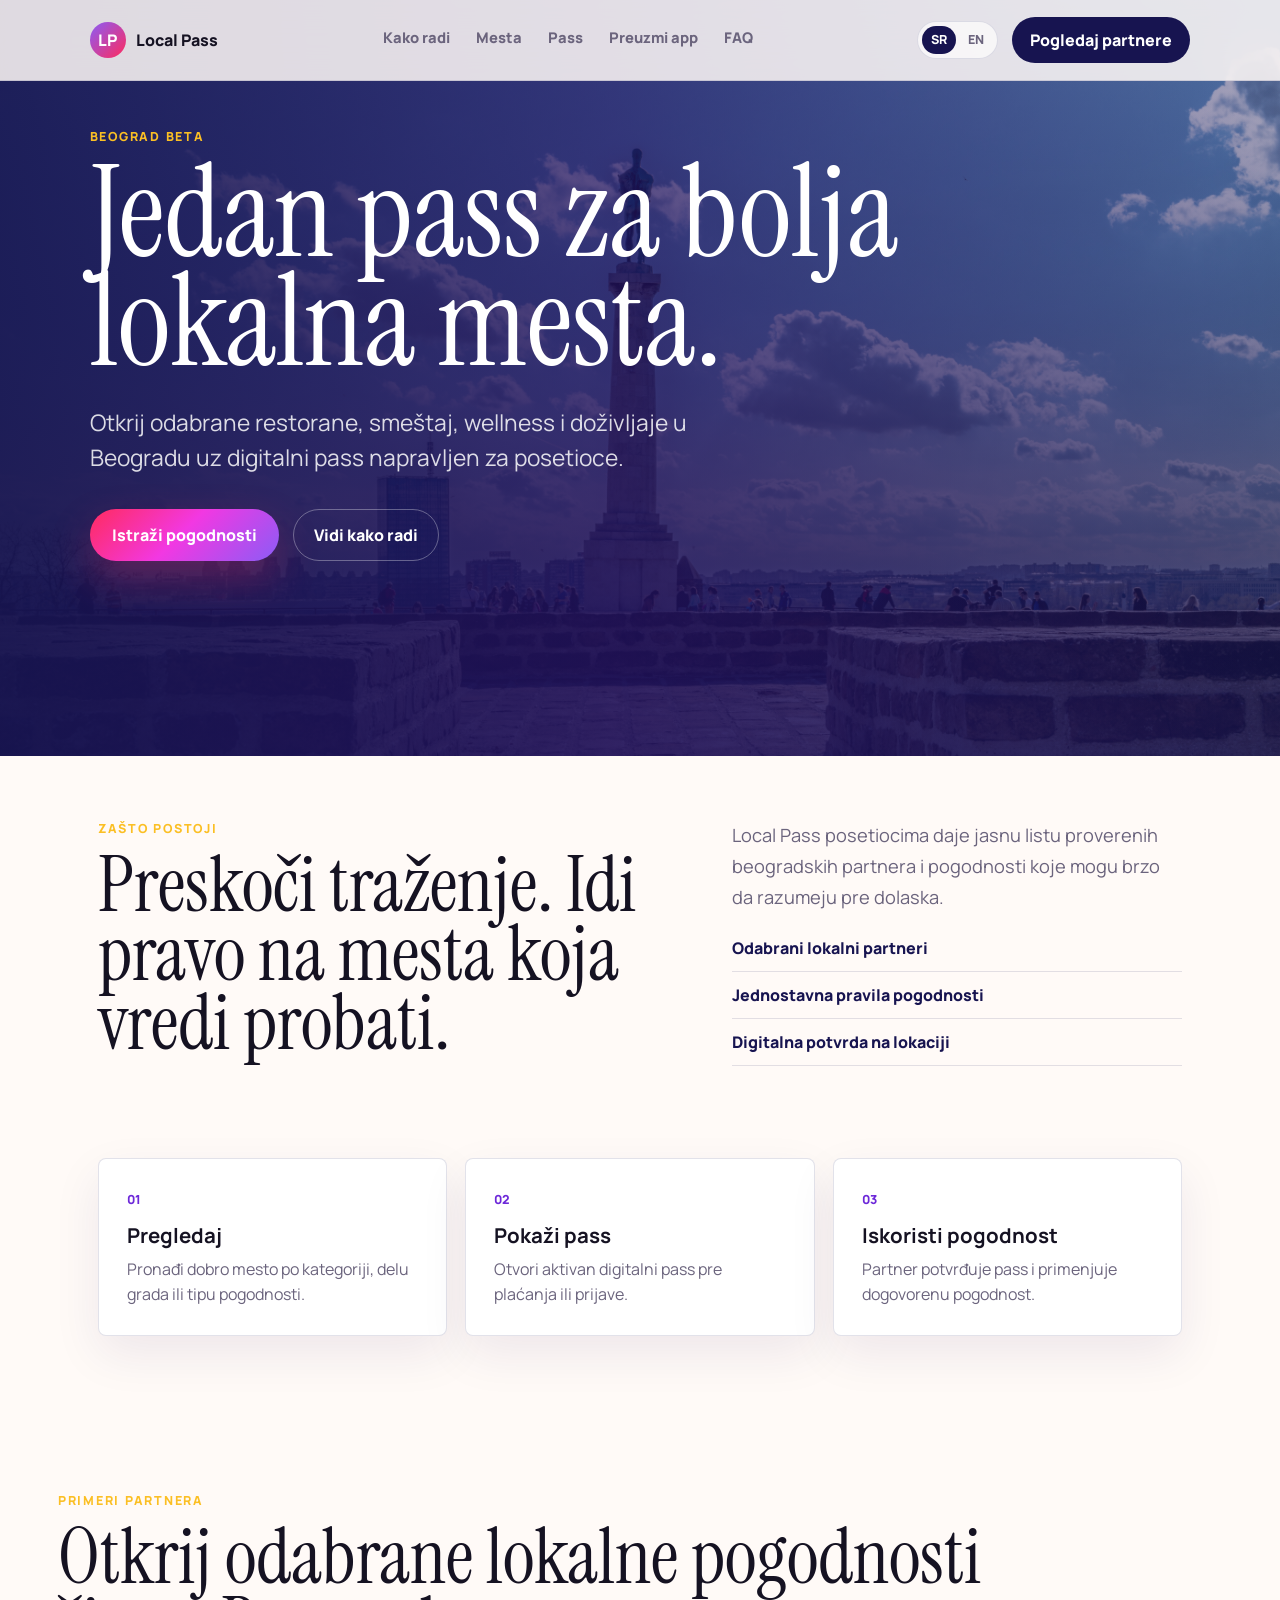
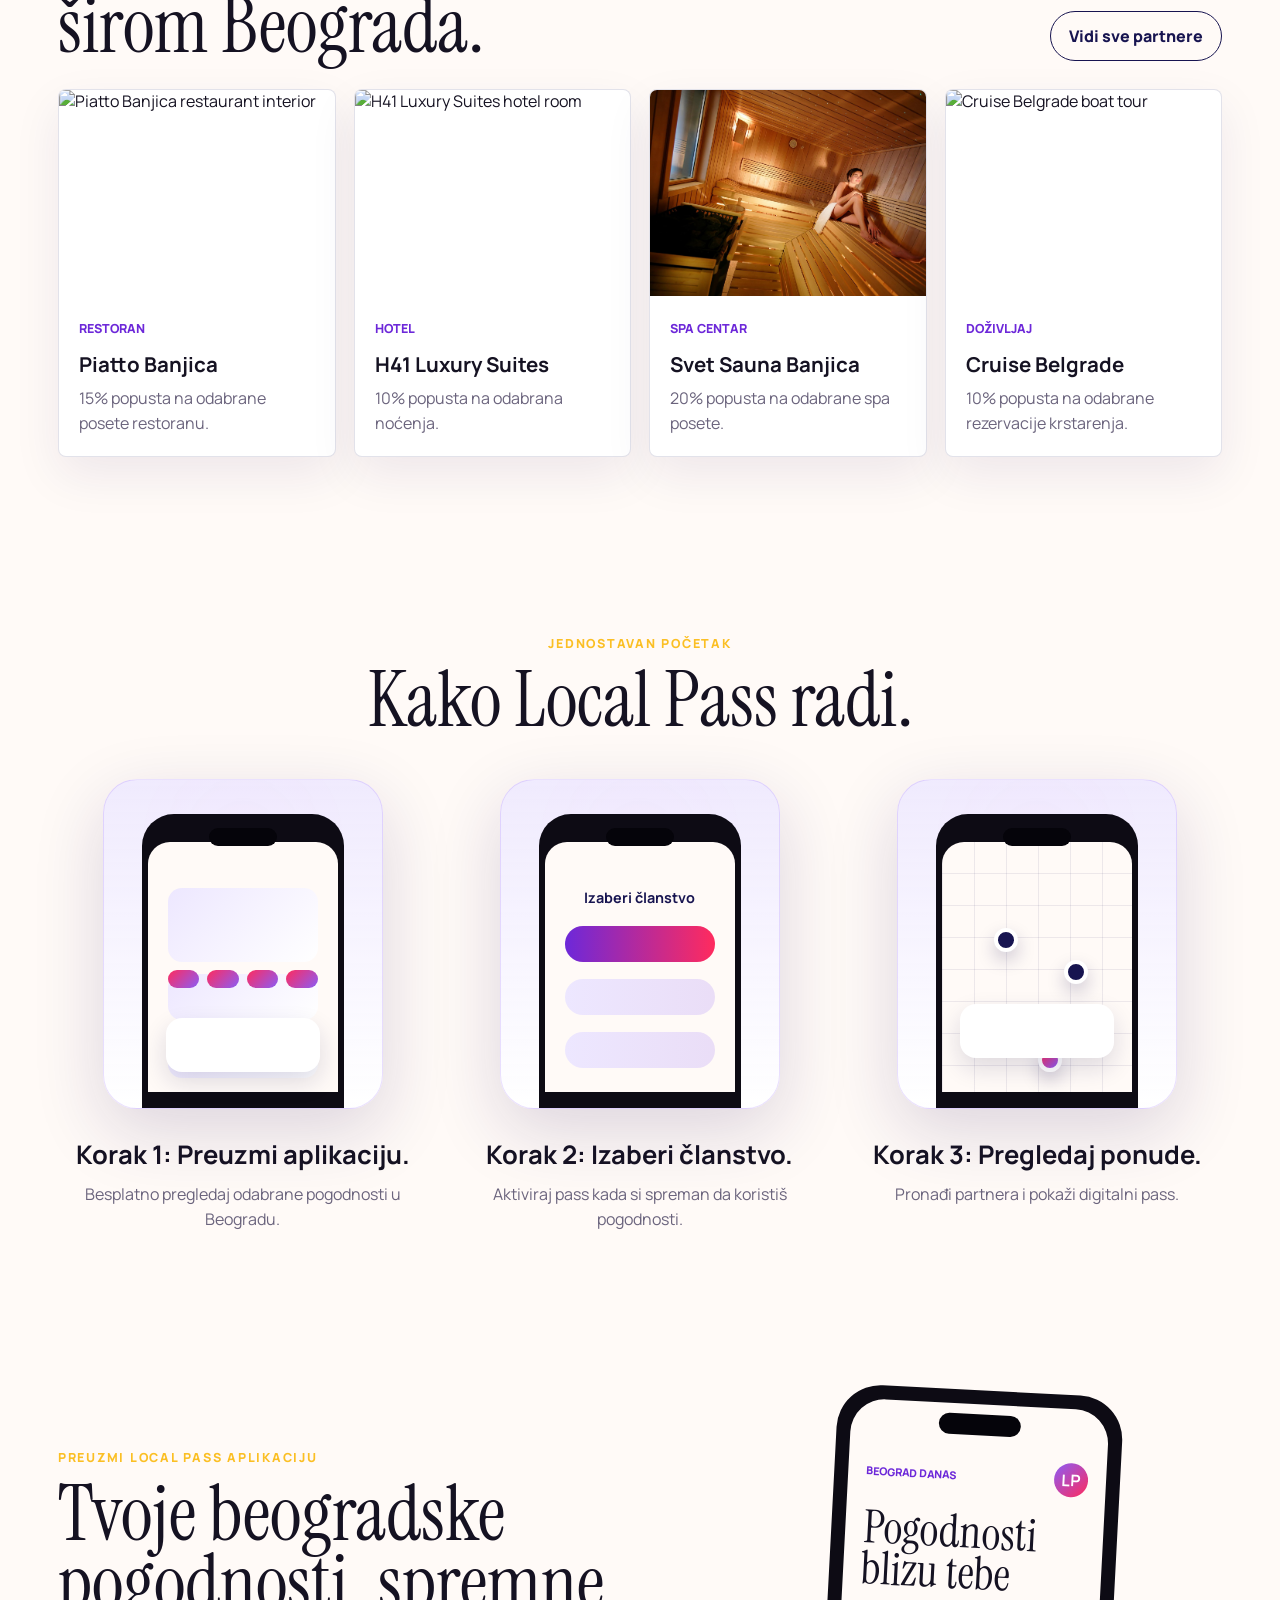
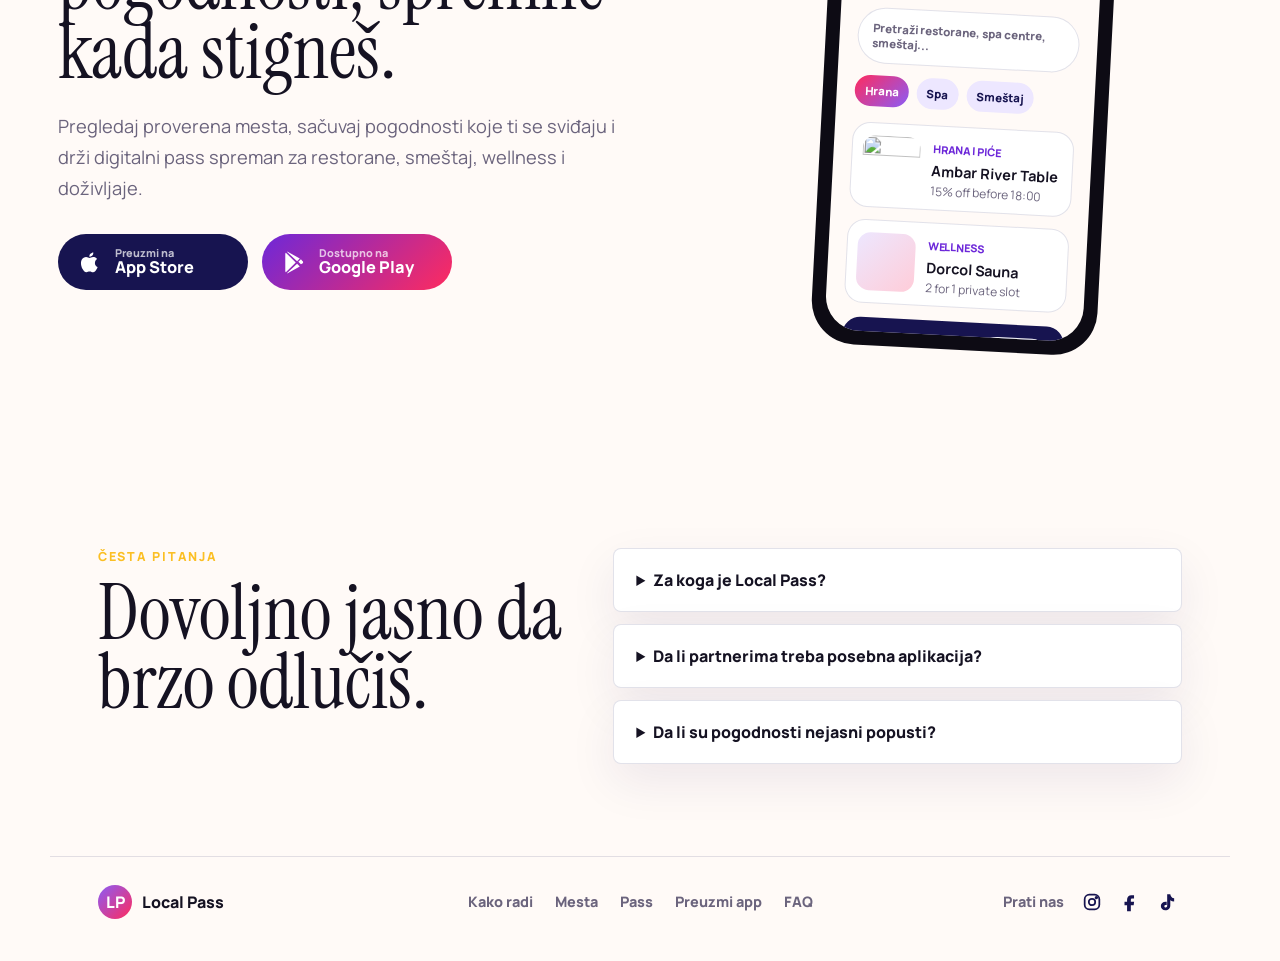
==== commit 420ed05f: "Fix Svet Sauna images" ====
--- a/index.html
+++ b/index.html
@@ -149,7 +149,7 @@
           </a>
           <a class="place-card" href="./partner-svet-sauna-banjica.html">
             <img
-              src="http://www.svetsauna.rs/wp-content/uploads/2018/02/sauna.jpg"
+              src="./assets/partners/svet-sauna/sauna.jpg"
               alt="Svet Sauna Banjica sauna"
             />
             <div>
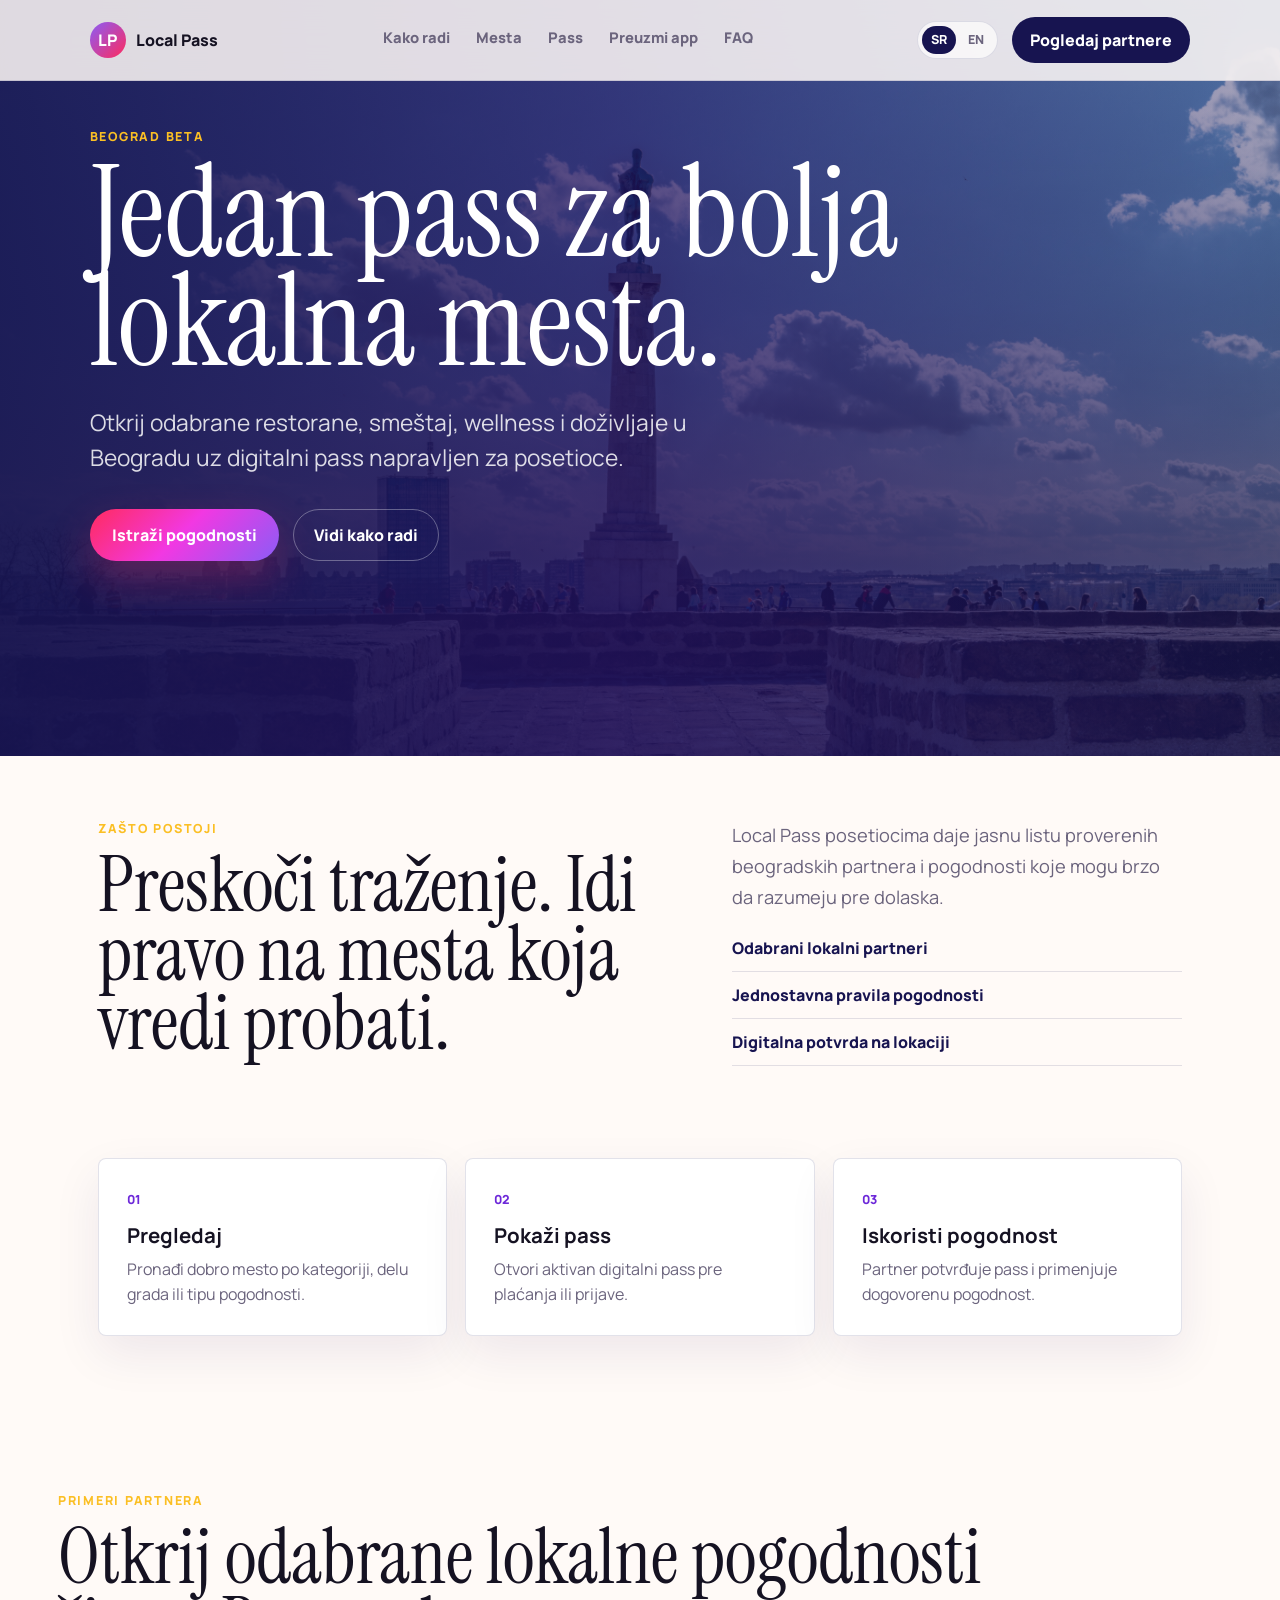
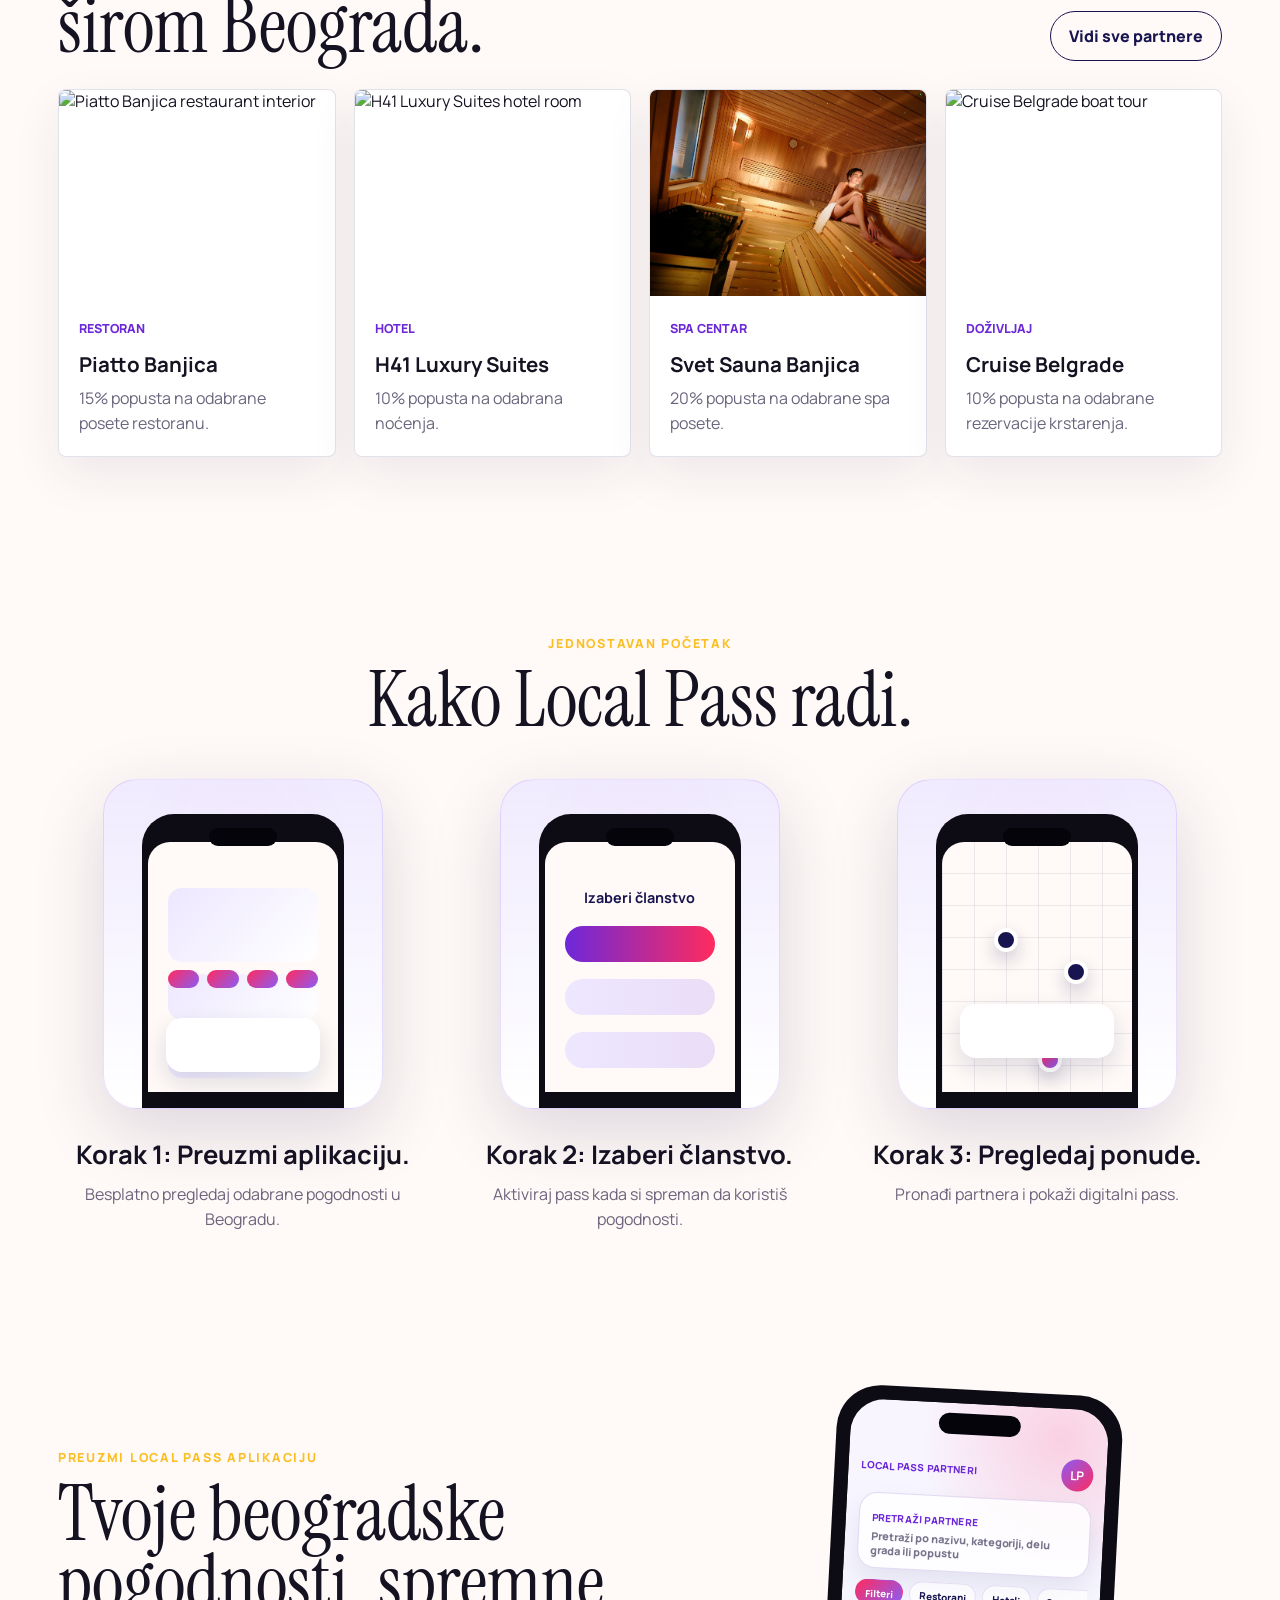
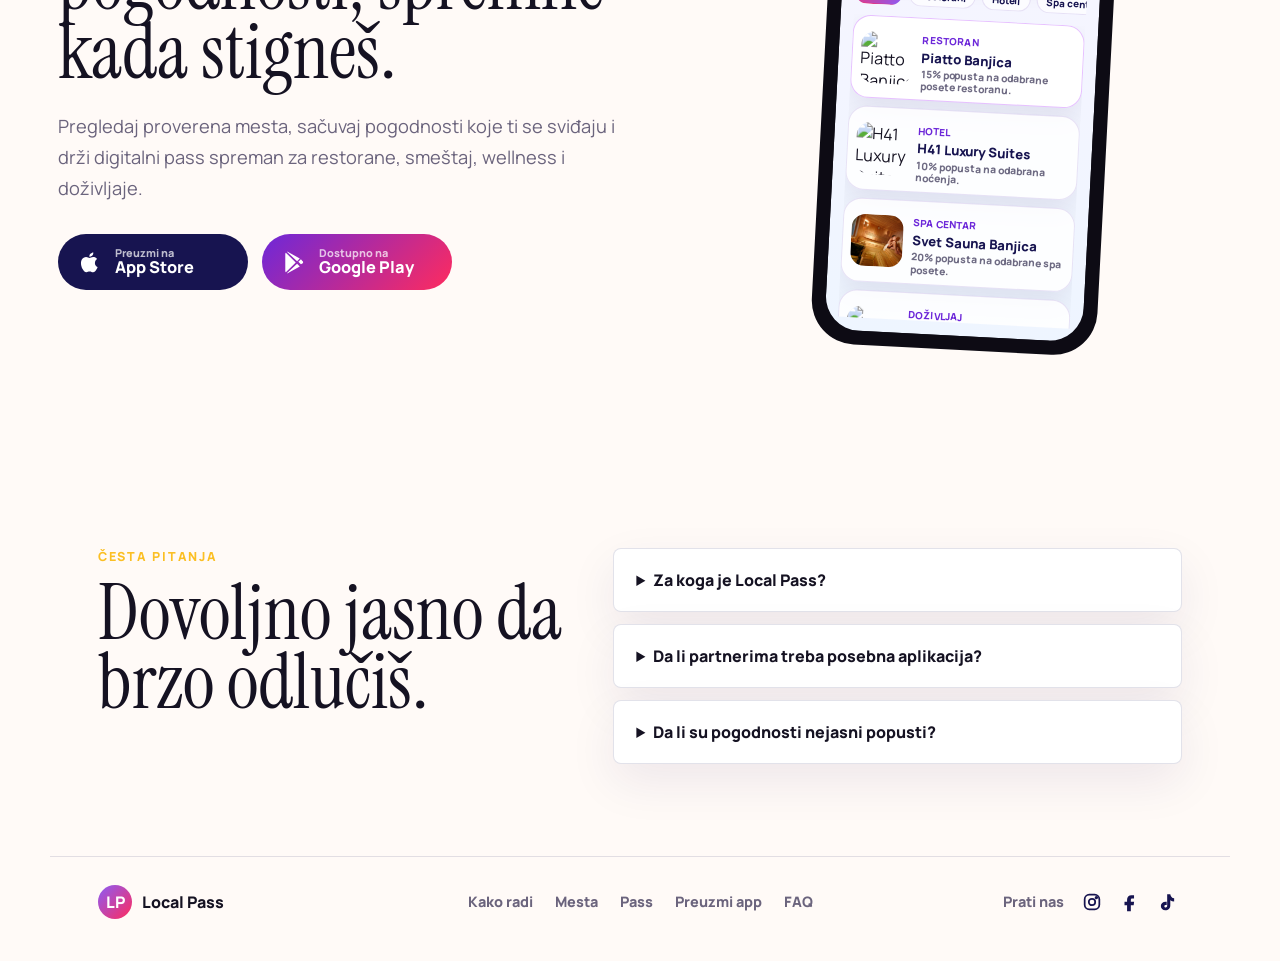
==== commit 7f237e8a: "Update partner prototype preview" ====
--- a/index.html
+++ b/index.html
@@ -10,8 +10,8 @@
       href="https://fonts.googleapis.com/css2?family=Instrument+Serif:ital@0;1&family=Manrope:wght@500;600;700;800;900&display=swap"
       rel="stylesheet"
     />
-    <link rel="stylesheet" href="./styles.css?v=landing-mobile-v2" />
-    <script src="./i18n.js?v=small-tablet-menu-v1" defer></script>
+    <link rel="stylesheet" href="./styles.css?v=partner-phone-preview-v1" />
+    <script src="./i18n.js?v=outside-tap-menu-close-v1" defer></script>
   </head>
   <body>
     <header class="site-header">
@@ -255,40 +255,66 @@
         <div class="app-showcase" aria-label="Local Pass app preview">
           <div class="app-phone">
             <div class="phone-notch"></div>
-            <div class="app-ui">
-              <div class="app-ui-top">
-                <span>Belgrade today</span>
+            <div class="app-ui partner-app-ui">
+              <div class="partner-app-header">
+                <span>Local Pass partners</span>
                 <strong>LP</strong>
               </div>
-              <h3>Perks near you</h3>
-              <div class="app-search">Search restaurants, spas, stays...</div>
-              <div class="app-chip-row">
-                <span>Food</span>
-                <span>Spa</span>
-                <span>Stays</span>
-              </div>
-              <article class="app-perk-card featured">
-                <img
-                  src="https://images.unsplash.com/photo-1555396273-367ea4eb4db5?auto=format&fit=crop&w=400&q=80"
-                  alt=""
-                />
-                <div>
-                  <small>Food & Drink</small>
-                  <strong>Ambar River Table</strong>
-                  <p>15% off before 18:00</p>
-                </div>
-              </article>
-              <article class="app-perk-card">
-                <div class="perk-icon"></div>
-                <div>
-                  <small>Wellness</small>
-                  <strong>Dorcol Sauna</strong>
-                  <p>2 for 1 private slot</p>
-                </div>
-              </article>
-              <div class="app-pass-bar">
-                <span>Active pass</span>
-                <strong>Show</strong>
+              <div class="partner-app-search">
+                <span>Search partners</span>
+                <p>Search by name, category, area or discount</p>
+              </div>
+              <div class="partner-app-actions">
+                <span>Filters</span>
+                <span>Restaurants</span>
+                <span>Hotels</span>
+                <span>Spa centers</span>
+              </div>
+              <div class="partner-app-results">
+                <article class="partner-app-card featured">
+                  <img
+                    src="https://piattobanjica.rs/assets/images/banjica-40.jpg"
+                    alt="Piatto Banjica restaurant interior"
+                  />
+                  <div>
+                    <small>Restaurant</small>
+                    <h3>Piatto Banjica</h3>
+                    <p>15% off selected dining moments.</p>
+                  </div>
+                </article>
+                <article class="partner-app-card">
+                  <img
+                    src="https://h41.rs/wp-content/uploads/2022/11/galerija15-1180x710.jpg"
+                    alt="H41 Luxury Suites hotel room"
+                  />
+                  <div>
+                    <small>Hotel</small>
+                    <h3>H41 Luxury Suites</h3>
+                    <p>10% off selected stays.</p>
+                  </div>
+                </article>
+                <article class="partner-app-card">
+                  <img
+                    src="./assets/partners/svet-sauna/sauna.jpg"
+                    alt="Svet Sauna Banjica sauna"
+                  />
+                  <div>
+                    <small>Spa center</small>
+                    <h3>Svet Sauna Banjica</h3>
+                    <p>20% off selected spa visits.</p>
+                  </div>
+                </article>
+                <article class="partner-app-card">
+                  <img
+                    src="https://www.cruisebelgrade.com/ws/media-library/5dcee7db0b454d108a52f8232a77071e/img_1926.jpeg"
+                    alt="Cruise Belgrade boat tour"
+                  />
+                  <div>
+                    <small>Experience</small>
+                    <h3>Cruise Belgrade</h3>
+                    <p>10% off selected cruise bookings.</p>
+                  </div>
+                </article>
               </div>
             </div>
           </div>
--- a/styles.css
+++ b/styles.css
@@ -973,6 +973,137 @@
   padding: 7px 10px;
 }
 
+.partner-app-ui {
+  background:
+    radial-gradient(circle at 82% 6%, rgba(255, 43, 94, 0.18), transparent 26%),
+    linear-gradient(180deg, #f9f5ff 0%, #eef5ff 100%);
+  display: flex;
+  flex-direction: column;
+  gap: 11px;
+  padding: 50px 13px 13px;
+}
+
+.partner-app-header {
+  align-items: center;
+  display: flex;
+  justify-content: space-between;
+}
+
+.partner-app-header span,
+.partner-app-search span,
+.partner-app-card small {
+  color: var(--purple-700);
+  font-size: 0.62rem;
+  font-weight: 900;
+  letter-spacing: 0.02em;
+  text-transform: uppercase;
+}
+
+.partner-app-header strong {
+  align-items: center;
+  background: linear-gradient(135deg, var(--purple-500), var(--pink));
+  border-radius: 999px;
+  color: white;
+  display: inline-flex;
+  font-size: 0.76rem;
+  height: 32px;
+  justify-content: center;
+  width: 32px;
+}
+
+.partner-app-search {
+  background: rgba(255, 255, 255, 0.82);
+  border: 1px solid rgba(103, 58, 183, 0.18);
+  border-radius: 18px;
+  box-shadow: 0 12px 24px rgba(24, 18, 70, 0.08);
+  padding: 11px 12px;
+}
+
+.partner-app-search p {
+  color: rgba(23, 16, 55, 0.58);
+  font-size: 0.68rem;
+  font-weight: 800;
+  line-height: 1.25;
+  margin-top: 3px;
+}
+
+.partner-app-actions {
+  display: flex;
+  gap: 6px;
+  overflow: hidden;
+}
+
+.partner-app-actions span {
+  background: rgba(255, 255, 255, 0.7);
+  border: 1px solid rgba(103, 58, 183, 0.14);
+  border-radius: 999px;
+  color: var(--plum-950);
+  flex: 0 0 auto;
+  font-size: 0.61rem;
+  font-weight: 900;
+  padding: 7px 9px;
+}
+
+.partner-app-actions span:first-child {
+  background: linear-gradient(135deg, var(--pink), var(--purple-500));
+  border-color: transparent;
+  color: white;
+}
+
+.partner-app-results {
+  display: grid;
+  gap: 8px;
+  min-height: 0;
+  overflow: hidden;
+}
+
+.partner-app-card {
+  align-items: center;
+  background: rgba(255, 255, 255, 0.84);
+  border: 1px solid rgba(103, 58, 183, 0.14);
+  border-radius: 18px;
+  box-shadow: 0 12px 26px rgba(24, 18, 70, 0.08);
+  display: grid;
+  gap: 9px;
+  grid-template-columns: 52px minmax(0, 1fr);
+  min-width: 0;
+  padding: 8px;
+}
+
+.partner-app-card.featured {
+  background: rgba(255, 255, 255, 0.94);
+  border-color: rgba(184, 74, 255, 0.34);
+}
+
+.partner-app-card img {
+  aspect-ratio: 1;
+  border-radius: 14px;
+  height: 52px;
+  object-fit: cover;
+  width: 52px;
+}
+
+.partner-app-card div {
+  min-width: 0;
+}
+
+.partner-app-card h3 {
+  color: var(--plum-950);
+  font-family: var(--body);
+  font-size: 0.82rem;
+  font-weight: 900;
+  line-height: 1.08;
+  margin-top: 2px;
+}
+
+.partner-app-card p {
+  color: rgba(23, 16, 55, 0.62);
+  font-size: 0.64rem;
+  font-weight: 800;
+  line-height: 1.2;
+  margin-top: 3px;
+}
+
 .faq-section {
   display: grid;
   gap: 32px;
@@ -1122,6 +1253,33 @@
   gap: 14px;
   grid-template-columns: minmax(0, 1fr) auto;
   margin-bottom: 24px;
+}
+
+.quick-category-filters {
+  display: none;
+}
+
+.quick-category-filters button {
+  border: 1px solid rgba(103, 58, 183, 0.16);
+  border-radius: 999px;
+  cursor: pointer;
+  flex: 0 0 auto;
+  font: 900 0.86rem var(--body);
+  min-height: 42px;
+  padding: 0 15px;
+  transition: background 160ms ease, border-color 160ms ease, color 160ms ease, transform 160ms ease;
+}
+
+.quick-category-filters button[aria-pressed="true"] {
+  background: linear-gradient(135deg, var(--pink), var(--purple-500));
+  border-color: transparent;
+  color: white;
+}
+
+.quick-category-filters button:hover,
+.quick-category-filters button:focus-visible {
+  border-color: rgba(103, 58, 183, 0.4);
+  transform: translateY(-1px);
 }
 
 .search-field {
@@ -1771,6 +1929,21 @@
   .filter-toggle {
     display: inline-flex;
   }
+
+  .quick-category-filters {
+    display: flex;
+    gap: 8px;
+    margin: 0 0 26px;
+    overflow-x: auto;
+    overscroll-behavior-x: contain;
+    padding: 2px 0 8px;
+    scrollbar-width: none;
+    -webkit-overflow-scrolling: touch;
+  }
+
+  .quick-category-filters::-webkit-scrollbar {
+    display: none;
+  }
 }
 
 @media (min-width: 701px) and (max-width: 980px) {
@@ -2063,6 +2236,10 @@
     display: none;
   }
 
+  .social-links {
+    gap: 16px;
+  }
+
   .site-footer {
     grid-template-columns: 1fr auto 1fr;
   }
@@ -2489,6 +2666,10 @@
 
   .social-block > span {
     display: none;
+  }
+
+  .social-links {
+    gap: 16px;
   }
 
   .partners-hero {
@@ -2991,7 +3172,7 @@
     align-items: stretch;
     gap: 18px;
     grid-template-columns: 1fr;
-    margin-bottom: 34px;
+    margin-bottom: 22px;
   }
 
   .search-field {
@@ -3008,6 +3189,75 @@
 
   .partner-results-grid {
     grid-template-columns: 1fr;
+  }
+
+  .quick-category-filters {
+    margin-bottom: 24px;
+  }
+
+  .quick-category-filters button {
+    font-size: 0.82rem;
+    min-height: 40px;
+    padding: 0 14px;
+  }
+
+  .partners-page .partner-category-list {
+    gap: 18px;
+  }
+
+  .partners-page .partner-category {
+    gap: 11px;
+  }
+
+  .partners-page .partner-category-heading {
+    padding-bottom: 10px;
+  }
+
+  .partners-page .partner-category-heading .eyebrow {
+    margin-bottom: 4px;
+  }
+
+  .partners-page .partner-category-heading h2 {
+    font-size: clamp(1.85rem, 11vw, 2.45rem);
+  }
+
+  .partners-page .partner-result-card {
+    align-items: center;
+    border-radius: 16px;
+    display: grid;
+    gap: 11px;
+    grid-template-columns: 88px minmax(0, 1fr);
+    min-height: 104px;
+    padding: 8px;
+  }
+
+  .partners-page .partner-result-card img {
+    aspect-ratio: 1;
+    border-radius: 12px;
+    height: 88px;
+    object-fit: cover;
+    width: 88px;
+  }
+
+  .partners-page .partner-result-card div {
+    min-width: 0;
+    padding: 0 4px 0 0;
+  }
+
+  .partners-page .partner-result-card span {
+    font-size: 0.64rem;
+  }
+
+  .partners-page .partner-result-card h3 {
+    font-size: 0.96rem;
+    line-height: 1.08;
+    margin-top: 5px;
+  }
+
+  .partners-page .partner-result-card p {
+    font-size: 0.78rem;
+    line-height: 1.34;
+    margin-top: 5px;
   }
 
   .partner-detail-hero {
@@ -3190,4 +3440,124 @@
   .social-block > span {
     display: none;
   }
-}
+
+  .social-links {
+    gap: 18px;
+  }
+}
+
+@media (max-width: 980px) {
+  .partner-app-ui {
+    gap: 8px;
+    padding: 42px 11px 11px;
+  }
+
+  .partner-app-header span,
+  .partner-app-search span,
+  .partner-app-card small {
+    font-size: 0.54rem;
+  }
+
+  .partner-app-header strong {
+    font-size: 0.68rem;
+    height: 28px;
+    width: 28px;
+  }
+
+  .partner-app-search {
+    border-radius: 15px;
+    padding: 9px 10px;
+  }
+
+  .partner-app-search p {
+    font-size: 0.58rem;
+  }
+
+  .partner-app-actions {
+    gap: 5px;
+  }
+
+  .partner-app-actions span {
+    font-size: 0.54rem;
+    padding: 6px 8px;
+  }
+
+  .partner-app-results {
+    gap: 6px;
+  }
+
+  .partner-app-card {
+    border-radius: 15px;
+    gap: 7px;
+    grid-template-columns: 44px minmax(0, 1fr);
+    padding: 6px;
+  }
+
+  .partner-app-card img {
+    border-radius: 11px;
+    height: 44px;
+    width: 44px;
+  }
+
+  .partner-app-card h3 {
+    font-size: 0.7rem;
+  }
+
+  .partner-app-card p {
+    font-size: 0.55rem;
+  }
+}
+
+@media (max-width: 639px) {
+  .partner-app-ui {
+    gap: 6px;
+    padding: 34px 9px 9px;
+  }
+
+  .partner-app-header span,
+  .partner-app-search span,
+  .partner-app-card small {
+    font-size: 0.48rem;
+  }
+
+  .partner-app-header strong {
+    font-size: 0.62rem;
+    height: 24px;
+    width: 24px;
+  }
+
+  .partner-app-search {
+    border-radius: 13px;
+    padding: 7px 8px;
+  }
+
+  .partner-app-search p {
+    font-size: 0.51rem;
+  }
+
+  .partner-app-actions span {
+    font-size: 0.48rem;
+    padding: 5px 7px;
+  }
+
+  .partner-app-card {
+    border-radius: 13px;
+    gap: 6px;
+    grid-template-columns: 38px minmax(0, 1fr);
+    padding: 5px;
+  }
+
+  .partner-app-card img {
+    border-radius: 10px;
+    height: 38px;
+    width: 38px;
+  }
+
+  .partner-app-card h3 {
+    font-size: 0.62rem;
+  }
+
+  .partner-app-card p {
+    font-size: 0.48rem;
+  }
+}
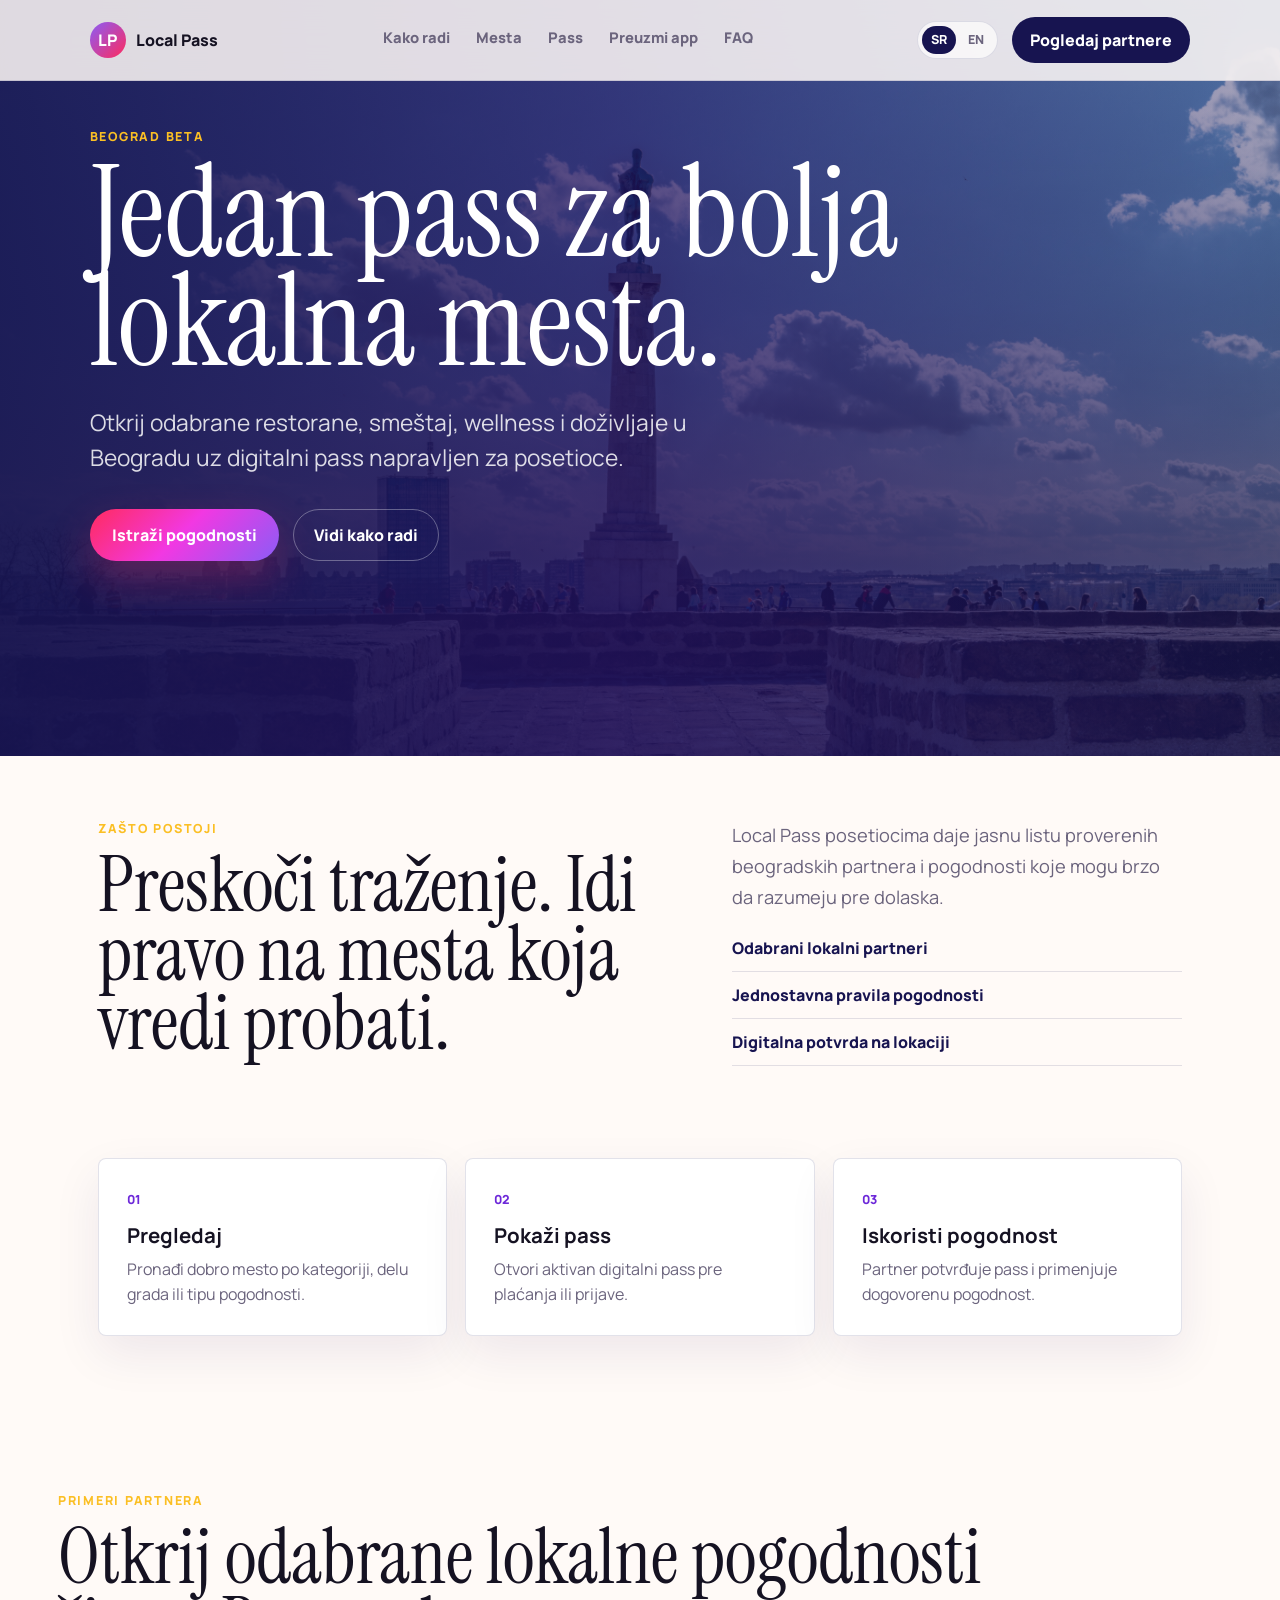
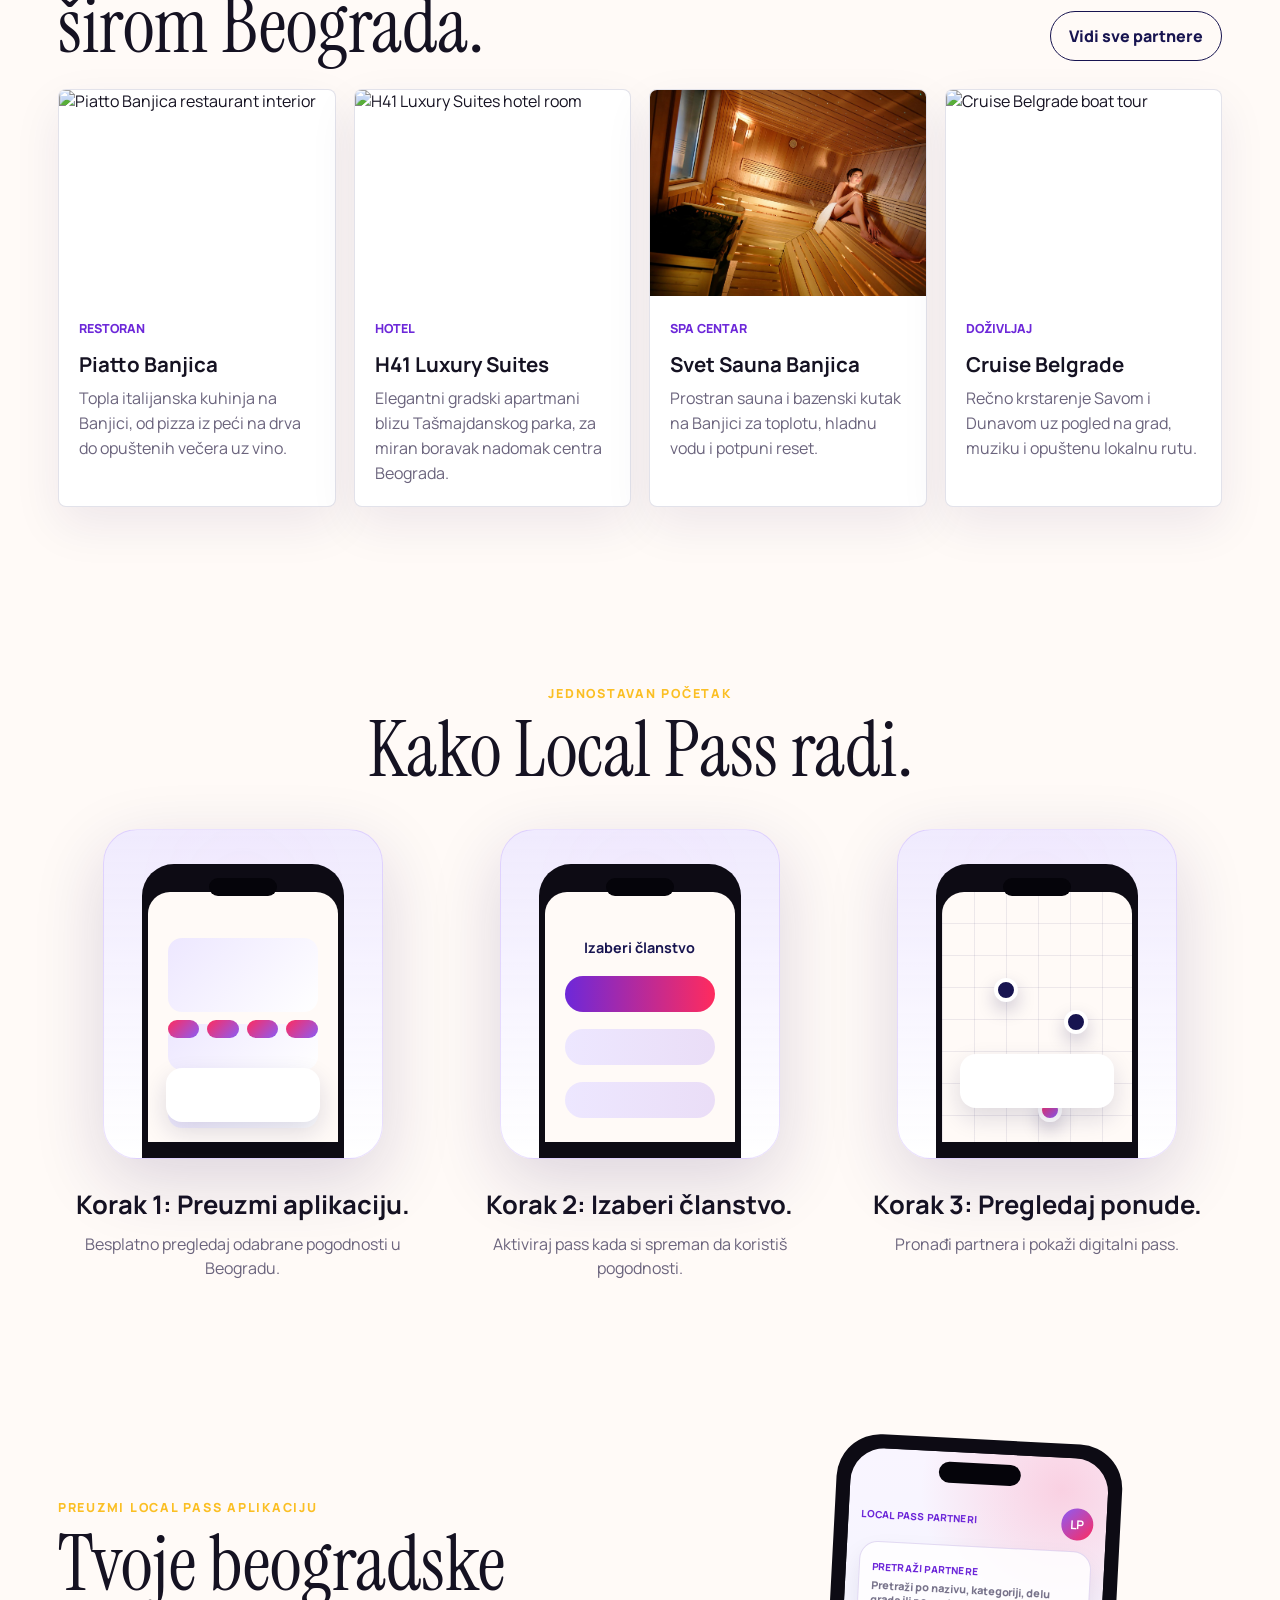
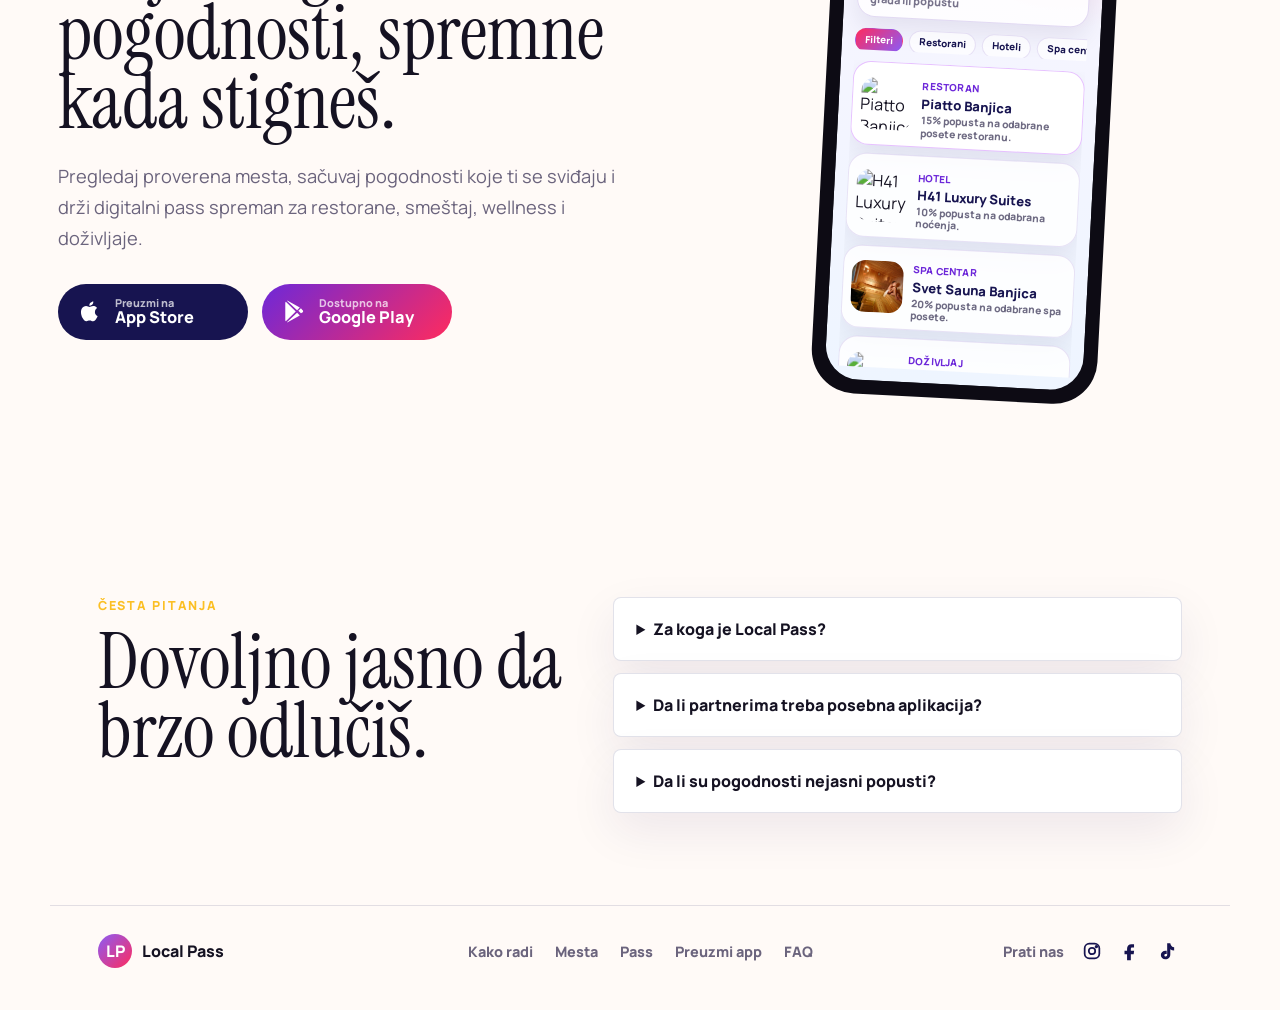
==== commit 738f7f9a: "Update Local Pass preview" ====
--- a/index.html
+++ b/index.html
@@ -10,7 +10,7 @@
       href="https://fonts.googleapis.com/css2?family=Instrument+Serif:ital@0;1&family=Manrope:wght@500;600;700;800;900&display=swap"
       rel="stylesheet"
     />
-    <link rel="stylesheet" href="./styles.css?v=partner-phone-preview-v1" />
+    <link rel="stylesheet" href="./styles.css?v=partner-phone-chip-align-v1" />
     <script src="./i18n.js?v=outside-tap-menu-close-v1" defer></script>
   </head>
   <body>
@@ -133,7 +133,7 @@
             <div>
               <span>Restaurant</span>
               <h3>Piatto Banjica</h3>
-              <p>15% off selected dining moments.</p>
+              <p>Warm Italian cooking on Banjica, from wood-fired pizza to relaxed dinners over wine.</p>
             </div>
           </a>
           <a class="place-card" href="./partner-h41-luxury-suites.html">
@@ -144,7 +144,7 @@
             <div>
               <span>Hotel</span>
               <h3>H41 Luxury Suites</h3>
-              <p>10% off selected stays.</p>
+              <p>Elegant city suites near Tasmajdan Park, made for quiet stays close to central Belgrade.</p>
             </div>
           </a>
           <a class="place-card" href="./partner-svet-sauna-banjica.html">
@@ -155,7 +155,7 @@
             <div>
               <span>Spa center</span>
               <h3>Svet Sauna Banjica</h3>
-              <p>20% off selected spa visits.</p>
+              <p>A spacious sauna and pool retreat on Banjica for heat, cold plunge and full-body reset.</p>
             </div>
           </a>
           <a class="place-card" href="./partner-cruise-belgrade.html">
@@ -166,7 +166,7 @@
             <div>
               <span>Experience</span>
               <h3>Cruise Belgrade</h3>
-              <p>10% off selected cruise bookings.</p>
+              <p>A river cruise across the Sava and Danube with city views, music and a relaxed local route.</p>
             </div>
           </a>
         </div>
--- a/styles.css
+++ b/styles.css
@@ -1034,14 +1034,20 @@
 }
 
 .partner-app-actions span {
+  align-items: center;
   background: rgba(255, 255, 255, 0.7);
   border: 1px solid rgba(103, 58, 183, 0.14);
   border-radius: 999px;
   color: var(--plum-950);
+  display: inline-flex;
   flex: 0 0 auto;
   font-size: 0.61rem;
   font-weight: 900;
+  justify-content: center;
+  line-height: 1;
+  min-height: 24px;
   padding: 7px 9px;
+  text-align: center;
 }
 
 .partner-app-actions span:first-child {
@@ -1260,20 +1266,26 @@
 }
 
 .quick-category-filters button {
+  appearance: none;
+  background: white;
   border: 1px solid rgba(103, 58, 183, 0.16);
   border-radius: 999px;
+  color: var(--plum-950) !important;
   cursor: pointer;
   flex: 0 0 auto;
   font: 900 0.86rem var(--body);
   min-height: 42px;
   padding: 0 15px;
   transition: background 160ms ease, border-color 160ms ease, color 160ms ease, transform 160ms ease;
+  -webkit-appearance: none;
+  -webkit-text-fill-color: var(--plum-950) !important;
 }
 
 .quick-category-filters button[aria-pressed="true"] {
   background: linear-gradient(135deg, var(--pink), var(--purple-500));
   border-color: transparent;
-  color: white;
+  color: white !important;
+  -webkit-text-fill-color: white !important;
 }
 
 .quick-category-filters button:hover,
@@ -2995,12 +3007,43 @@
     gap: 12px;
   }
 
-  .place-card img {
-    aspect-ratio: 16 / 10;
-  }
-
-  .place-card div {
-    padding: 16px;
+  .places-section .place-card {
+    align-items: center;
+    border-radius: 16px;
+    display: grid;
+    gap: 11px;
+    grid-template-columns: 88px minmax(0, 1fr);
+    min-height: 104px;
+    padding: 8px;
+  }
+
+  .places-section .place-card img {
+    aspect-ratio: 1;
+    border-radius: 12px;
+    height: 88px;
+    object-fit: cover;
+    width: 88px;
+  }
+
+  .places-section .place-card div {
+    min-width: 0;
+    padding: 0 4px 0 0;
+  }
+
+  .places-section .place-card span {
+    font-size: 0.64rem;
+  }
+
+  .places-section .place-card h3 {
+    font-size: 0.96rem;
+    line-height: 1.08;
+    margin-top: 5px;
+  }
+
+  .places-section .place-card p {
+    font-size: 0.78rem;
+    line-height: 1.34;
+    margin-top: 5px;
   }
 
   .app-steps-section {
@@ -3479,6 +3522,7 @@
 
   .partner-app-actions span {
     font-size: 0.54rem;
+    min-height: 22px;
     padding: 6px 8px;
   }
 
@@ -3537,7 +3581,8 @@
 
   .partner-app-actions span {
     font-size: 0.48rem;
-    padding: 5px 7px;
+    min-height: 19px;
+    padding: 0 7px;
   }
 
   .partner-app-card {
